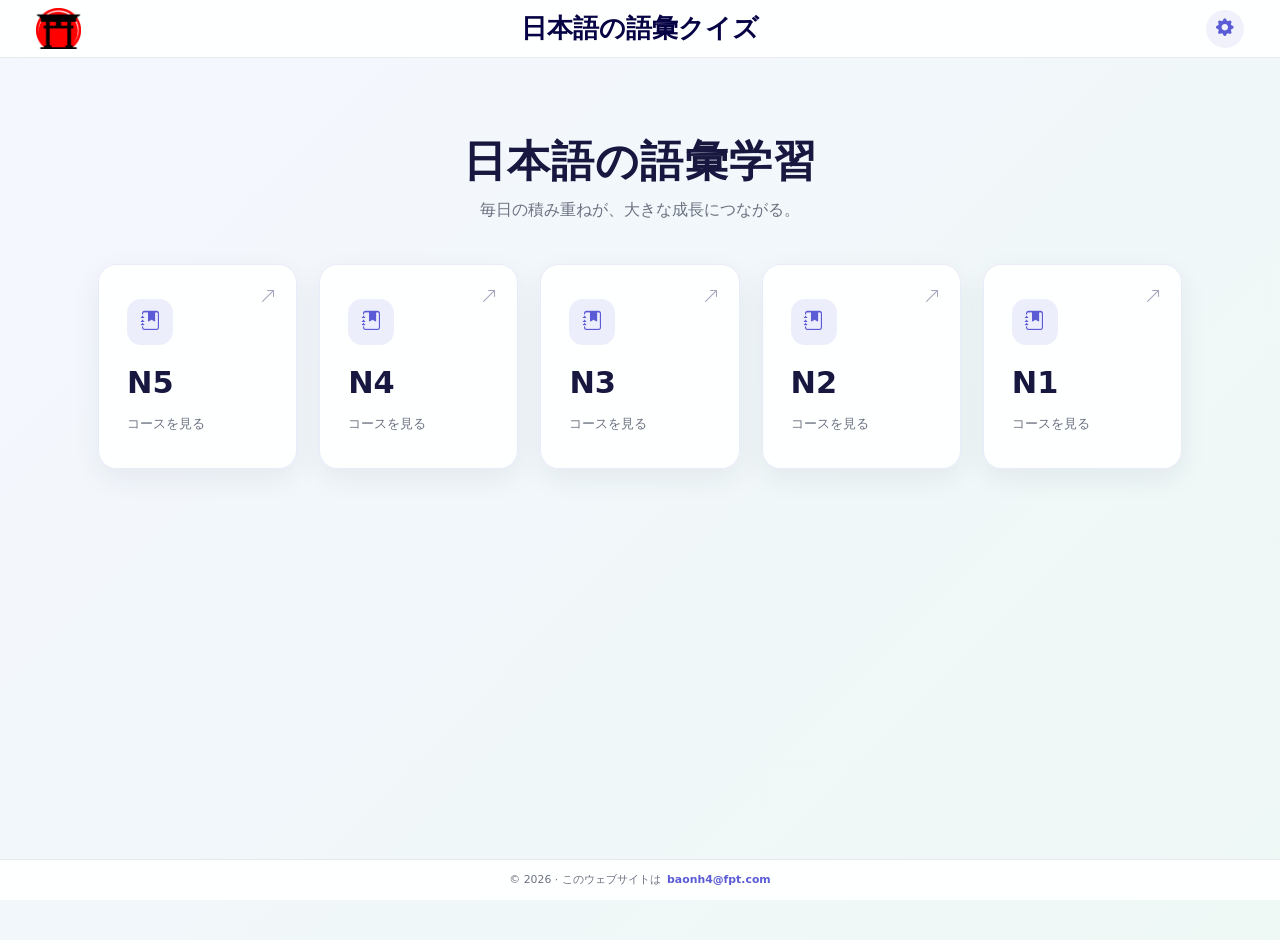
==== index.html @ e27dcce7 "refector" ====
<!doctype html>
<html lang="ja">

<head>
    <meta charset="utf-8">
    <meta name="viewport" content="width=device-width,initial-scale=1">
    <title>JLPT 語彙クイズ</title>
    <link rel="preconnect" href="https://cdn.jsdelivr.net">
    <link href="https://cdn.jsdelivr.net/npm/bootstrap@5.3.3/dist/css/bootstrap.min.css" rel="stylesheet">
    <link href="https://cdn.jsdelivr.net/npm/bootstrap-icons@1.11.3/font/bootstrap-icons.min.css" rel="stylesheet">
    <link rel="stylesheet" href="css/app.css">
</head>

<body>
    <div id="wrongRateStamp" class="wrong-rate-stamp" hidden role="status" aria-live="assertive"
        aria-label="Incorrect answer rate is over fifty percent">
        <div class="wrong-rate-backdrop"></div>
        <div class="wrong-rate-seal" aria-hidden="true"><span class="wrong-rate-seal-main">バカヤロー</span><span
                id="wrongRateStampPercent" class="wrong-rate-seal-percent">51% WRONG</span></div>
    </div>
    <div class="toast-container position-fixed top-0 start-50 translate-middle-x p-3">
        <div id="appToast" class="toast app-toast border-0 shadow" role="status">
            <div class="d-flex">
                <div id="appToastBody" class="toast-body fw-semibold"></div><button class="btn-close me-2 m-auto"
                    data-bs-dismiss="toast" aria-label="閉じる"></button>
            </div>
        </div>
    </div>
    <header class="app-header fpt-wave-header">
        <div class="header-wave header-wave-blue"></div>
        <div class="header-wave header-wave-orange"></div>
        <div class="header-wave header-wave-green"></div>
        <div class="container-fluid header-inner"><a class="header-logo" href="#/" aria-label="Trang chủ"><img
                    src="logo.png" alt="Logo"></a><a class="brand header-brand" href="#/">
                <h1>日本語の語彙クイズ</h1>
            </a><button id="settingsButton" class="icon-button header-settings d-none" type="button" data-bs-toggle="offcanvas"
                data-bs-target="#settingsPanel" aria-controls="settingsPanel" aria-label="設定"><i
                    class="bi bi-gear-fill"></i></button></div>
    </header>
    <main class="app-shell container-fluid">
        <section id="homePage" class="home-page">
            <div class="home-heading">
                <h2>JLPT VOCABULARY LEARNING</h2>
                <p>Kiên trì mỗi ngày, tiến bộ từng bước.</p>
            </div>
            <div id="levelGrid" class="level-grid" aria-label="Danh sách cấp độ JLPT"></div>
        </section>
        <section id="coursesPage" class="courses-page d-none">
            <nav class="renshuu-navigation" aria-label="Điều hướng trình độ">
                <div class="renshuu-breadcrumb">
                    <a class="home-icon-link" href="#/" aria-label="Trang chủ" title="Trang chủ">
                        <i class="bi bi-house-door-fill" aria-hidden="true"></i>
                    </a>
                    <i class="bi bi-chevron-right breadcrumb-separator" aria-hidden="true"></i>
                    <span id="courseBreadcrumbLevel" class="selected-course-name">N3</span>
                </div>
            </nav>
            <div class="home-heading courses-heading">
                <p class="home-eyebrow">CHỌN KHÓA HỌC</p>
            </div>
            <p id="courseStatus" class="course-status" role="status" aria-live="polite"></p>
            <div id="courseList" class="course-grid"></div>
        </section>
        <section id="quizPage" class="d-none">
        <section class="quiz-container mx-auto">
            <nav class="renshuu-navigation" aria-label="Điều hướng khóa học">
                <div class="renshuu-breadcrumb">
                    <a class="home-icon-link" href="#/" aria-label="Trang chủ" title="Trang chủ">
                        <i class="bi bi-house-door-fill" aria-hidden="true"></i>
                    </a>
                    <i class="bi bi-chevron-right breadcrumb-separator" aria-hidden="true"></i>
                    <a id="renshuuCourseLevelLink" class="back-link" href="#/level/n3">N3</a>
                    <i class="bi bi-chevron-right breadcrumb-separator" aria-hidden="true"></i>
                    <a id="renshuuLevelLink" class="back-link" href="#/">
                        Danh sách khóa học
                    </a>
                    <i class="bi bi-chevron-right breadcrumb-separator" aria-hidden="true"></i>
                    <span id="selectedCourseName" class="selected-course-name"></span>
                </div>
            </nav>
            <div id="alertRegion"></div>
            <section id="loadingState" class="status-panel card border-0 shadow-sm text-center p-4">
                <div class="spinner-border text-primary mx-auto mb-3"></div>
                <p id="loadingText" class="mb-0 fw-semibold">データセットを読み込んでいます...</p>
            </section>
            <section id="quizApp" class="d-none">
                <div class="progress-panel card border-0 shadow-sm mb-3">
                    <div class="card-body progress-card-body quiz-dashboard">
                        <div class="stats-row quiz-stats">
                            <div class="mini-stat"><span>モード</span><strong id="modeText">初回</strong></div>
                            <div class="mini-stat remembered"><span>覚えた単語</span><strong id="rememberedCount">0</strong></div>
                            <div class="mini-stat unremembered"><span>未習得単語</span><strong id="unrememberedCount">0</strong>
                            </div>
                            <div class="mini-stat"><span>復習回数</span><strong id="reviewRoundText">0</strong></div>
                        </div>
                        <div class="dual-progress-row">
                            <section class="progress-box">
                                <div class="progress-summary">
                                    <div class="progress-meta"><span class="progress-icon"><i
                                                class="bi bi-list-ol"></i></span>
                                        <div><small id="currentProgressLabel">現在の問題数</small><strong
                                                id="questionCounter"></strong></div>
                                    </div><span id="progressText" class="progress-percent">0%</span>
                                </div>
                                <div class="progress quiz-progress">
                                    <div id="progressBar" class="progress-bar"></div>
                                </div>
                            </section>
                            <section class="progress-box overall">
                                <div class="progress-summary">
                                    <div class="progress-meta"><span class="progress-icon"><i
                                                class="bi bi-bullseye"></i></span>
                                        <div><small id="datasetProgressLabel">全体の進捗</small><strong
                                                id="datasetProgressCounter">完了 0 /
                                                0問</strong></div>
                                    </div><span id="datasetProgressText" class="progress-percent">0%</span>
                                </div>
                                <div class="progress quiz-progress">
                                    <div id="datasetProgressBar" class="progress-bar"></div>
                                </div>
                            </section>
                        </div>
                        <div class="timer-summary">
                            <div class="timer-meta"><span class="timer-icon" aria-hidden="true"><i
                                        class="bi bi-stopwatch-fill"></i></span><span>回答時間</span></div>
                            <strong id="timerText" class="timer-text">5.0秒</strong>
                        </div>
                        <div class="timer-track" role="progressbar" aria-label="残り時間">
                            <div id="timerBar" class="timer-bar"></div>
                        </div>
                    </div>
                </div>
                <article id="questionCard" class="question-card card border-0 shadow-sm mb-3 position-relative"
                    role="button" tabindex="0">
                    <div id="pauseOverlay" class="pause-overlay d-none"><i
                            class="bi bi-pause-circle-fill"></i><strong>一時停止中</strong><span>問題カードをタップ、またはSpaceキーで再開</span>
                        <div class="pause-actions mt-2"><button id="saveButton"
                                class="btn btn-light btn-sm pause-action"><i
                                    class="bi bi-floppy-fill me-1"></i>セッションを保存</button><button id="resetButton"
                                class="btn btn-outline-light btn-sm pause-action"><i
                                    class="bi bi-arrow-counterclockwise me-1"></i>最初からリセット</button></div>
                    </div>
                    <div class="card-body question-card-body text-center">
                        <p id="questionLabel" class="question-label text-secondary">問題</p>
                        <h2 id="questionText" class="question-text mb-0" lang="ja"></h2>
                    </div>
                </article>
                <div id="answerRow" class="answer-row"></div>
                <div id="homophoneAction" class="homophone-action d-none">
                    <button id="homophoneButton" type="button" class="btn btn-outline-primary">
                        <i class="bi bi-collection me-2" aria-hidden="true"></i><span
                            id="homophoneButtonText"></span>
                    </button>
                </div>
            </section>
        </section>
        </section>
    </main>
    <footer class="app-footer">
        <div class="container-fluid footer-inner">
            <div class="developer-credit">
                <span id="footerCreditText">© 2026 · このウェブサイトは</span>
                <a href="mailto:baonh4@fpt.com">baonh4@fpt.com</a>
            </div>
        </div>
    </footer>
    <div class="offcanvas offcanvas-end" tabindex="-1" id="settingsPanel" aria-labelledby="settingsTitle">
        <div class="offcanvas-header">
            <h2 class="offcanvas-title fs-5" id="settingsTitle"><i class="bi bi-gear-fill me-2"></i>設定</h2><button
                class="btn-close" data-bs-dismiss="offcanvas" aria-label="閉じる"></button>
        </div>
        <div class="offcanvas-body settings-list">
            <div class="setting-item">
                <div><label class="fw-semibold" for="randomQuestionToggle">問題をランダムに出題</label>
                    <p class="small text-secondary mb-0">各ラウンド開始時に問題順をシャッフルします。</p>
                </div>
                <div class="form-check form-switch"><input class="form-check-input" type="checkbox" role="switch"
                        id="randomQuestionToggle"></div>
            </div>
            <div class="setting-item timeout-setting">
                <div class="setting-copy"><label class="fw-semibold" for="timeoutValue">回答時間</label>
                    <p class="small text-secondary mb-0">1問あたり3〜30秒で設定できます。変更は次の問題から適用されます。</p>
                </div>
                <div class="timeout-stepper" role="group" aria-label="回答時間の調整">
                    <button id="decreaseTimeoutButton" type="button" class="btn timeout-button" aria-label="1秒減らす"><i
                            class="bi bi-dash-lg"></i></button>
                    <div class="timeout-value-wrap"><input id="timeoutValue" class="form-control" type="number" min="3"
                            max="30" step="1" value="5" inputmode="numeric"><span id="timeoutUnitText">秒</span></div>
                    <button id="increaseTimeoutButton" type="button" class="btn timeout-button" aria-label="1秒増やす"><i
                            class="bi bi-plus-lg"></i></button>
                </div>
            </div>
            <div class="setting-item">
                <div>
                    <label id="optimizedQuizSettingLabel" class="fw-semibold" for="optimizedQuizToggle">Tối ưu giao diện kiểm tra</label>
                    <p id="optimizedQuizSettingDescription" class="small text-secondary mb-0">Ẩn thống kê, tiến độ và footer khi thời gian trả lời đang đếm.</p>
                </div>
                <div class="form-check form-switch">
                    <input class="form-check-input" type="checkbox" role="switch" id="optimizedQuizToggle">
                </div>
            </div>
            <div class="setting-item">
                <div>
                    <label id="twoAnswerModeSettingLabel" class="fw-semibold" for="twoAnswerModeToggle">Chế độ 2 đáp án</label>
                    <p id="twoAnswerModeSettingDescription" class="small text-secondary mb-0">Dùng đáp án đúng và chọn ngẫu nhiên một đáp án nhiễu của câu hỏi. Áp dụng từ câu tiếp theo.</p>
                </div>
                <div class="form-check form-switch">
                    <input class="form-check-input" type="checkbox" role="switch" id="twoAnswerModeToggle">
                </div>
            </div>
            <div class="setting-item scope-setting">
                <div class="setting-copy">
                    <label id="scopeSettingLabel" class="fw-semibold" for="scopeSizeSelect">問題数</label>
                    <p id="scopeSettingDescription" class="small text-secondary mb-0">1回のテストで出題する問題数を設定します。</p>
                </div>
                <div class="scope-controls">
                    <select id="scopeSizeSelect" class="form-select" aria-labelledby="scopeSettingLabel">
                        <option value="10">10</option>
                        <option value="20">20</option>
                        <option value="50" selected>50</option>
                        <option value="100">100</option>
                        <option id="customScopeOption" value="custom">カスタム</option>
                        <option id="fullScopeOption" value="full">全問題</option>
                    </select>
                    <div id="customScopeWrap" class="custom-scope-wrap d-none"><input id="customScopeValue"
                            class="form-control" type="number" min="1" step="1" value="50" inputmode="numeric"><span
                            id="scopeUnitText">問</span></div>
                </div>
                <div id="scopeStatus" class="scope-status mt-2"></div>
            </div>
            <div class="setting-item language-setting">
                <div class="setting-copy"><label id="languageSettingLabel" class="fw-semibold"
                        for="languageSelect">表示言語</label>
                    <p id="languageSettingDescription" class="small text-secondary mb-0">インターフェースの表示言語を選択します。</p>
                </div>
                <div class="language-select-wrap">
                    <i class="bi bi-translate" aria-hidden="true"></i>
                    <select id="languageSelect" class="form-select language-native-select"
                        aria-labelledby="languageSettingLabel">
                        <option value="ja">日本語</option>
                        <option value="vi">Tiếng Việt</option>
                    </select>
                    <div class="dropdown language-dropdown">
                        <button id="languageDropdownButton" class="btn language-dropdown-button dropdown-toggle"
                            type="button" data-bs-toggle="dropdown" aria-expanded="false"
                            aria-labelledby="languageSettingLabel languageDropdownButton">
                            <span id="selectedLanguageFlag" class="flag-icon" aria-hidden="true"></span>
                            <span id="selectedLanguageText">日本語</span>
                        </button>
                        <ul class="dropdown-menu language-menu w-100" aria-labelledby="languageDropdownButton">
                            <li>
                                <button class="dropdown-item language-option active" type="button" data-language="ja">
                                    <span class="flag-icon flag-japan" aria-hidden="true"><span></span></span>
                                    <span>日本語</span>
                                    <i class="bi bi-check-lg language-check ms-auto" aria-hidden="true"></i>
                                </button>
                            </li>
                            <li>
                                <button class="dropdown-item language-option" type="button" data-language="vi">
                                    <span class="flag-icon flag-vietnam" aria-hidden="true"><span>★</span></span>
                                    <span>Tiếng Việt</span>
                                    <i class="bi bi-check-lg language-check ms-auto" aria-hidden="true"></i>
                                </button>
                            </li>
                        </ul>
                    </div>
                </div>
            </div>
        </div>
    </div>
    <div class="modal fade" id="homophoneModal" tabindex="-1" aria-labelledby="homophoneModalTitle">
        <div class="modal-dialog modal-dialog-centered modal-dialog-scrollable">
            <div class="modal-content homophone-modal-content">
                <div class="modal-header border-0">
                    <h2 class="modal-title fs-5">
                        <i class="bi bi-collection text-primary me-2" aria-hidden="true"></i><span
                            id="homophoneModalTitle">同じ読み方の単語</span>
                    </h2>
                    <button id="homophoneModalDismiss" type="button" class="btn-close" data-bs-dismiss="modal"
                        aria-label="閉じる"></button>
                </div>
                <div class="modal-body pt-0">
                    <p id="homophoneReading" class="homophone-reading-label"></p>
                    <div id="homophoneWordList" class="homophone-word-list"></div>
                </div>
                <div class="modal-footer border-0 pt-0">
                    <button id="homophoneModalClose" type="button" class="btn btn-primary w-100"
                        data-bs-dismiss="modal">閉じる</button>
                </div>
            </div>
        </div>
    </div>
    <div class="modal fade" id="reviewModal" tabindex="-1" data-bs-backdrop="static">
        <div class="modal-dialog modal-dialog-centered modal-lg modal-dialog-scrollable">
            <div class="modal-content">
                <div class="modal-header border-0">
                    <h2 class="modal-title fs-4"><i class="bi bi-journal-bookmark-fill text-warning me-2"></i><span id="reviewTitleText">未習得単語一覧</span>
                    </h2>
                </div>
                <div class="modal-body">
                    <p id="reviewModalSubtitle" class="text-secondary"></p>
                    <div id="reviewWordList" class="review-word-list"></div>
                </div>
                <div class="modal-footer border-0"><button id="startReviewButton" class="btn btn-warning w-100"><i
                            class="bi bi-arrow-repeat me-2"></i><span id="startReviewButtonText">復習を開始</span></button></div>
            </div>
        </div>
    </div>
    <div class="modal fade" id="resultModal" tabindex="-1" data-bs-backdrop="static">
        <div class="modal-dialog modal-dialog-centered">
            <div class="modal-content">
                <div class="modal-header border-0">
                    <h2 class="modal-title fs-4"><i class="bi bi-bar-chart-fill text-primary me-2"></i><span
                            id="resultTitleText">テスト結果</span></h2>
                </div>
                <div class="modal-body">
                    <div class="result-grid">
                        <div class="result-item"><span id="resultTotalLabel">総単語数</span><strong id="resultTotal">0</strong></div>
                        <div class="result-item"><span id="resultRememberedLabel">覚えた単語</span><strong id="resultRemembered">0</strong></div>
                        <div class="result-item"><span id="resultAttemptsLabel">総回答数</span><strong id="resultAttempts">0</strong></div>
                        <div class="result-item"><span id="resultRoundsLabel">復習回数</span><strong id="resultRounds">0</strong></div>
                    </div>
                </div>
                <div class="modal-footer border-0 result-actions"><button id="nextBatchButton"
                        class="btn btn-primary flex-fill"><i class="bi bi-arrow-right-circle-fill me-2"></i><span
                            id="nextBatchButtonText">次の問題セットへ</span></button><button id="restartButton"
                        class="btn btn-outline-danger flex-fill"><i class="bi bi-arrow-counterclockwise me-2"></i><span
                            id="restartButtonText">すべてリセット</span></button></div>
            </div>
        </div>
    </div>
    <div class="modal fade" id="resetConfirmModal" tabindex="-1" data-bs-backdrop="static">
        <div class="modal-dialog modal-dialog-centered modal-sm">
            <div class="modal-content">
                <div class="modal-header border-0">
                    <h2 class="modal-title fs-5"><i
                            class="bi bi-exclamation-triangle-fill text-warning me-2"></i><span id="resetTitleText">リセットしますか？</span></h2>
                </div>
                <div id="resetBodyText" class="modal-body">保存済みセッションと現在の進捗を削除し、第1問からやり直します。</div>
                <div class="modal-footer border-0"><button id="cancelResetButton" class="btn btn-light flex-fill"
                        data-bs-dismiss="modal">キャンセル</button><button id="confirmResetButton"
                        class="btn btn-danger flex-fill">リセット</button></div>
            </div>
        </div>
    </div>
    <script src="https://cdn.jsdelivr.net/npm/bootstrap@5.3.3/dist/js/bootstrap.bundle.min.js"></script>
    <script type="module" src="js/app.js"></script>
</body>

</html>
---- css/app.css ----
:root {
    --primary: #5b5bd6;
    --text: #20243a;
    --muted: #6b7280;
    --red: #F54927;
}

* {
    box-sizing: border-box
}

body {
    margin: 0;
    color: var(--text);
    background: linear-gradient(135deg, #f5f7ff, #eef8f5);
    font-family: Inter, "Noto Sans JP", system-ui, sans-serif;
    min-height: 100vh;
    padding: 64px 0 88px
}

.app-header {
    position: fixed;
    inset: 0 0 auto;
    z-index: 1040;
    height: 58px;
    background: rgba(255, 255, 255, .9);
    backdrop-filter: blur(14px);
    border-bottom: 1px solid #e8eaf0
}

.header-inner,
.footer-inner {
    height: 100%;
    display: flex;
    align-items: center;
    justify-content: space-between;
    padding: 0 clamp(14px, 3vw, 36px)
}

.brand {
    display: flex;
    align-items: center;
    gap: .65rem;
    color: var(--text);
    text-decoration: none
}

.brand-mark {
    width: 34px;
    height: 34px;
    border-radius: 10px;
    display: grid;
    place-items: center;
    color: #fff;
    background: var(--primary)
}

.app-header .header-brand h1 {
    margin: 0;
    color: #060344;
    font-size: clamp(1.1rem, 2.5vw, 1.6rem);
    font-weight: 700;
    line-height: 1.2;
    white-space: nowrap;
}

.brand strong,
.brand small {
    display: block
}

.brand small {
    font-size: .68rem;
    color: var(--muted)
}

.icon-button {
    width: 38px;
    height: 38px;
    border: 0;
    border-radius: 50%;
    background: #f0f1fb;
    color: var(--primary);
    font-size: 1.1rem
}

.app-shell {
    min-height: calc(100vh - 112px);
    padding: 14px
}

.quiz-container {
    width: min(1180px, 100%)
}

.stats-row {
    display: flex;
    justify-content: center;
    gap: .4rem;
    flex-wrap: wrap
}

.mini-stat {
    display: flex;
    gap: .35rem;
    align-items: center;
    padding: .28rem .62rem;
    border: 1px solid #e6e8ef;
    border-radius: 999px;
    background: #fff;
    font-size: .72rem
}

.mini-stat span {
    color: var(--muted)
}

.remembered strong {
    color: #198754
}

.unremembered strong {
    color: #dc3545
}

.progress-panel,
.question-card,
.answer-card,
.modal-content {
    border-radius: 1.1rem
}

.progress {
    height: .65rem
}

.progress-bar {
    width: 0;
    background: linear-gradient(90deg, var(--primary), #7c6ee6)
}

.timer-track {
    height: .45rem;
    background: #eceef3;
    border-radius: 99px;
    overflow: hidden
}

.timer-bar {
    height: 100%;
    width: 100%;
    background: #198754
}

.timer-bar.warning {
    background: #ffc107
}

.timer-bar.danger {
    background: #dc3545
}

.timer-text.warning {
    color: #9a6700
}

.timer-text.danger {
    color: #dc3545
}

.question-card,
.question-card .card-body {
    min-height: 235px
}

.question-card {
    cursor: pointer
}

.question-card-body {
    display: flex;
    flex-direction: column;
    align-items: stretch;
    justify-content: flex-start;
    gap: .35rem;
    padding: .8rem 1.25rem 1rem;
}

.question-text {
    display: grid;
    flex: 1 1 auto;
    width: 100%;
    min-height: 0;
    place-items: center;
    font-family: "MS PMincho", "ＭＳ Ｐ明朝", "Yu Mincho", serif;
    font-size: clamp(2.7rem, 7vw, 5.6rem);
    font-weight: 700
}

.question-label {
    flex: 0 0 auto;
    align-self: flex-start;
    max-width: calc(100% - 2.3rem);
    margin: 0 !important;
    padding: 0;
    overflow: hidden;
    color: var(--muted);
    font-size: .68rem;
    font-weight: 700;
    letter-spacing: .12em;
    line-height: 1.35;
    text-overflow: ellipsis;
    white-space: nowrap;
}

.pause-overlay {
    position: absolute;
    inset: 0;
    z-index: 3;
    border-radius: inherit;
    background: rgba(32, 36, 58, .94);
    color: #fff;
    display: flex;
    flex-direction: column;
    align-items: center;
    justify-content: center;
    gap: .4rem
}

.pause-overlay>i {
    font-size: 3rem
}

.pause-actions {
    display: flex;
    gap: .5rem;
    flex-wrap: wrap;
    justify-content: center
}

.pause-action {
    min-width: 165px;
    border-radius: 99px
}

.answer-row {
    display: flex;
    gap: 10px;
    flex-wrap: nowrap
}

.answer-row.two-answer-mode {
    flex-direction: column
}

.answer-row.two-answer-mode .answer-card {
    min-height: 120px
}

.answer-card {
    flex: 1 1 0;
    min-width: 0;
    min-height: 165px;
    border: 2px solid transparent;
    background: #fff;
    box-shadow: 0 .45rem 1.2rem rgba(31, 41, 55, .08);
    position: relative;
    display: flex;
    flex-direction: column;
    align-items: center;
    justify-content: center;
    text-align: center;
    word-break: break-word
}

.answer-shortcut {
    position: absolute;
    top: .5rem;
    left: .55rem;
    width: 1.55rem;
    height: 1.55rem;
    border-radius: .45rem;
    background: #f0f1f8;
    display: grid;
    place-items: center;
    font-weight: 800
}

.answer-value {
    font-size: clamp(.9rem, 1.8vw, 1.3rem);
    font-weight: 750
}

.answer-info {
    width: 100%;
    margin-top: .7rem;
    padding-top: .6rem;
    border-top: 1px solid #ddd;
    font-size: .82rem
}

.homophone-action {
    display: flex;
    justify-content: center;
    margin-top: .75rem
}

.homophone-action .btn {
    border-radius: 999px;
    font-weight: 650
}

.homophone-reading-label {
    color: var(--muted);
    font-weight: 700;
    margin-bottom: .85rem
}

.homophone-word-list {
    display: grid;
    gap: .65rem
}

.homophone-item {
    padding: .8rem 1rem;
    border: 1px solid #e4e7ef;
    border-radius: .85rem;
    background: #f7f7fb
}

.homophone-item.is-current-answer {
    border-color: #198754;
    background: #f0faf4
}

.homophone-item-heading {
    display: flex;
    align-items: center;
    justify-content: space-between;
    gap: .6rem
}

.homophone-current-badge {
    flex: 0 0 auto;
    padding: .2rem .5rem;
    border-radius: 999px;
    background: rgba(25, 135, 84, .12);
    color: #157347;
    font-size: .68rem;
    font-weight: 700
}

.homophone-item-reading {
    margin: .2rem 0;
    color: var(--muted);
    font-size: .8rem
}

.app-footer {
    position: fixed;
    inset: auto 0 0;
    min-height: 40px;
    background: rgba(255, 255, 255, .92);
    border-top: 1px solid #e8eaf0;
    z-index: 1030;
    font-size: .72rem;
    color: var(--muted);
    backdrop-filter: blur(14px)
}

.footer-inner {
    display: flex;
    flex-direction: column;
    justify-content: center;
    min-height: inherit;
    height: auto;
    padding-top: .2rem;
    padding-bottom: .2rem
}

.developer-credit {
    display: flex;
    align-items: center;
    justify-content: center;
    gap: .4rem;
    text-align: center;
    line-height: 1.25
}

.developer-credit {
    flex-wrap: nowrap;
    font-size: .68rem
}

.app-footer a {
    color: var(--primary);
    font-weight: 700;
    text-decoration: none
}

.setting-item {
    display: flex;
    justify-content: space-between;
    gap: 1rem;
    align-items: flex-start;
    padding: 1rem;
    border: 1px solid #e4e7ef;
    border-radius: 1rem
}

.form-switch .form-check-input {
    width: 3em;
    height: 1.5em
}

.review-word-list {
    display: grid;
    grid-template-columns: repeat(2, 1fr);
    gap: .6rem
}

.review-word-item,
.result-item {
    padding: .8rem;
    border-radius: .8rem;
    background: #f7f7fb
}

.result-grid {
    display: grid;
    grid-template-columns: repeat(2, 1fr);
    gap: .7rem
}

.result-item {
    display: flex;
    flex-direction: column
}

.app-toast {
    min-width: min(420px, calc(100vw - 2rem));
    background: rgba(255, 255, 255, .97)
}

@media(max-width:700px) {
    body {
        padding-bottom: 92px
    }

    .footer-inner {
        padding-right: 10px;
        padding-left: 10px
    }

    .app-footer {
        min-height: 44px
    }

    .answer-row {
        gap: 5px
    }

    .answer-card {
        min-height: 140px;
        padding: .4rem
    }

    .review-word-list {
        grid-template-columns: 1fr
    }

    .pause-action {
        min-width: 150px
    }

    .brand strong {
        font-size: .95rem
    }
}


/* Refined progress and timer UX */
.progress-card-body {
    padding: 1rem 1.1rem !important
}

.progress-summary,
.timer-summary {
    display: flex;
    align-items: center;
    justify-content: space-between;
    gap: 1rem
}

.progress-summary {
    margin-bottom: .55rem
}

.progress-meta,
.timer-meta {
    display: flex;
    align-items: center;
    gap: .6rem
}

.progress-meta small {
    display: block;
    color: var(--muted);
    font-size: .65rem;
    line-height: 1;
    margin-bottom: .18rem
}

.progress-meta strong {
    display: block;
    font-size: .9rem;
    line-height: 1.15
}

.progress-icon,
.timer-icon {
    width: 30px;
    height: 30px;
    border-radius: 9px;
    display: grid;
    place-items: center
}

.progress-icon {
    color: var(--primary);
    background: rgba(91, 91, 214, .1)
}

.timer-icon {
    color: #198754;
    background: rgba(25, 135, 84, .1)
}

.progress-percent {
    padding: .25rem .55rem;
    border-radius: 999px;
    background: rgba(91, 91, 214, .1);
    color: var(--primary);
    font-size: .75rem;
    font-weight: 800;
    min-width: 58px;
    text-align: center
}

.quiz-progress {
    height: .5rem;
    margin-bottom: .85rem;
    background: #e9eaf3;
    overflow: hidden
}

.quiz-progress .progress-bar {
    transition: width .35s ease
}

.timer-summary {
    margin-bottom: .4rem
}

.timer-meta {
    font-size: .78rem;
    color: var(--muted);
    font-weight: 600
}

.timer-text {
    min-width: 52px;
    text-align: right;
    font-size: .88rem;
    font-variant-numeric: tabular-nums
}

.timer-track {
    position: relative;
    height: .55rem;
    background: #e9edf0;
    box-shadow: inset 0 1px 2px rgba(31, 41, 55, .08)
}

.timer-bar {
    will-change: width;
    transform: translateZ(0);
    transition: width .1s linear, background-color .2s ease
}

.developer-credit {
    display: inline-flex;
    align-items: center
}

.developer-credit a {
    font-weight: 700
}

/* Home and course catalog */
.home-page,
.courses-page {
    width: min(1120px, 100%);
    margin: 0 auto;
    padding: clamp(24px, 5vw, 58px) clamp(4px, 2vw, 18px);
}

.home-heading {
    margin-bottom: clamp(24px, 4vw, 42px);
    text-align: center;
}

.home-heading h2 {
    margin: 0 0 .65rem;
    color: #17173f;
    font-size: clamp(1.7rem, 4vw, 2.7rem);
    font-weight: 850;
    letter-spacing: .025em;
}

.home-heading p:last-child {
    margin: 0;
    color: var(--muted);
}

.home-eyebrow {
    margin: 0 0 .55rem;
    color: var(--primary);
    font-size: .72rem;
    font-weight: 800;
    letter-spacing: .2em;
}

.level-grid {
    display: grid;
    grid-template-columns: repeat(5, minmax(0, 1fr));
    gap: clamp(12px, 2vw, 22px);
}

.level-card,
.course-card {
    position: relative;
    display: flex;
    min-width: 0;
    flex-direction: column;
    color: var(--text);
    text-decoration: none;
    background: rgba(255, 255, 255, .9);
    border: 1px solid rgba(91, 91, 214, .12);
    border-radius: 1.15rem;
    box-shadow: 0 .6rem 1.8rem rgba(31, 41, 55, .07);
    transition: transform .2s ease, box-shadow .2s ease, border-color .2s ease;
}

.level-card {
    min-height: 205px;
    align-items: flex-start;
    justify-content: center;
    gap: .55rem;
    padding: clamp(18px, 2.3vw, 28px);
}

.level-card:hover,
.course-card:hover {
    transform: translateY(-5px);
    border-color: rgba(91, 91, 214, .45);
    box-shadow: 0 1rem 2.2rem rgba(50, 50, 120, .15);
}

.level-card:focus-visible,
.course-card:focus-visible,
.back-link:focus-visible,
.home-icon-link:focus-visible {
    outline: 3px solid rgba(91, 91, 214, .45);
    outline-offset: 3px;
}

.level-card-icon {
    display: grid;
    width: 46px;
    height: 46px;
    margin-bottom: .35rem;
    place-items: center;
    color: var(--primary);
    background: rgba(91, 91, 214, .1);
    border-radius: 14px;
    font-size: 1.2rem;
}

.level-card strong {
    color: #17173f;
    font-size: clamp(1.45rem, 2.4vw, 1.9rem);
    font-weight: 850;
}

.level-card>span:not(.level-card-icon) {
    color: var(--muted);
    font-size: .84rem;
}

.level-card-arrow {
    position: absolute;
    top: 20px;
    right: 20px;
    color: #a4a5bd;
}

.courses-page {
    width: min(960px, 100%);
}

.courses-heading {
    margin: 30px 0 22px;
    text-align: left;
}

.courses-heading h2 {
    margin-bottom: .35rem;
    text-align: center;
}

.courses-heading .home-eyebrow {
    margin: 0;
    color: var(--muted);
    letter-spacing: .12em;
}

.back-link,
.home-icon-link {
    display: inline-flex;
    align-items: center;
    gap: .5rem;
    color: var(--primary);
    font-weight: 750;
    text-decoration: none;
}

.back-link:hover,
.home-icon-link:hover {
    color: #3939a5;
}

.home-icon-link {
    flex: 0 0 auto;
    justify-content: center;
    width: 36px;
    height: 36px;
    border-radius: 10px;
    background: rgba(91, 91, 214, .09);
    font-size: 1.05rem;
}

.course-grid {
    display: grid;
    grid-template-columns: repeat(2, minmax(0, 1fr));
    gap: 16px;
}

.course-card {
    min-height: 180px;
    padding: clamp(20px, 3vw, 30px);
}

.course-card h3 {
    margin: 0 0 .6rem;
    color: #17173f;
    font-size: 1.25rem;
    font-weight: 800;
}

.course-card p {
    margin: 0 0 1.25rem;
    color: var(--muted);
    line-height: 1.6;
}

.course-card-action {
    display: flex;
    align-items: center;
    justify-content: space-between;
    margin-top: auto;
    color: var(--primary);
    font-size: .88rem;
    font-weight: 750;
}

.course-status {
    min-height: 1.5rem;
    color: var(--muted);
    text-align: left;
}

.renshuu-navigation {
    display: flex;
    align-items: center;
    justify-content: flex-start;
    gap: 20px;
    margin: 2px 0 14px;
    padding: 12px 16px;
    background: rgba(255, 255, 255, .8);
    border: 1px solid #e8eaf0;
    border-radius: 12px;
}

.renshuu-breadcrumb {
    display: flex;
    width: 100%;
    min-width: 0;
    align-items: center;
    gap: 12px;
}

.breadcrumb-separator {
    flex: 0 0 auto;
    color: #a4a5bd;
    font-size: .72rem;
}

.selected-course-name {
    min-width: 0;
    overflow: hidden;
    color: var(--muted);
    font-size: .85rem;
    font-weight: 700;
    text-overflow: ellipsis;
    white-space: nowrap;
}

@media(max-width:900px) {
    .level-grid {
        grid-template-columns: repeat(3, minmax(0, 1fr));
    }

    .level-card {
        min-height: 170px;
    }
}

@media(max-width:600px) {
    .level-grid {
        grid-template-columns: repeat(2, minmax(0, 1fr));
    }

    .level-card {
        min-height: 150px;
    }

    .course-grid {
        grid-template-columns: 1fr;
    }

    .renshuu-navigation {
        gap: 12px;
        padding: 10px 12px;
    }

    .renshuu-breadcrumb {
        gap: 8px;
    }

    .selected-course-name {
        font-size: .78rem;
    }

    .home-icon-link {
        width: 32px;
        height: 32px;
    }
}

@media(max-width:700px) {
    .progress-card-body {
        padding: .8rem !important
    }

    .progress-meta strong {
        font-size: .82rem
    }

    .progress-icon,
    .timer-icon {
        width: 27px;
        height: 27px
    }

    .developer-credit {
        font-size: .62rem;
        text-align: center
    }

    .developer-credit {
        justify-content: center
    }
}


/* Timeout settings and last-seconds warning */
.settings-list {
    display: flex;
    flex-direction: column;
    gap: .85rem
}

body.catalog-settings .settings-list .setting-item:not(.language-setting) {
    display: none;
}

.timeout-setting {
    display: block
}

.setting-copy {
    margin-bottom: .85rem
}

.timeout-stepper {
    display: grid;
    grid-template-columns: 42px minmax(100px, 1fr) 42px;
    gap: .5rem;
    align-items: center
}

.timeout-button {
    height: 42px;
    border: 1px solid #dfe2eb;
    background: #f7f8fc;
    color: var(--primary);
    border-radius: .75rem;
    font-weight: 800
}

.timeout-button:hover {
    background: rgba(91, 91, 214, .1);
    color: var(--primary)
}

.timeout-value-wrap {
    position: relative
}

.timeout-value-wrap input {
    height: 42px;
    padding-right: 2.4rem;
    text-align: center;
    font-weight: 800;
    border-radius: .75rem
}

.timeout-value-wrap span {
    position: absolute;
    right: .85rem;
    top: 50%;
    transform: translateY(-50%);
    color: var(--muted);
    font-size: .78rem;
    pointer-events: none
}

.timer-warning-active .question-card {
    animation: deadline-card-pulse .62s ease-in-out infinite alternate
}

.timer-warning-active .timer-icon {
    animation: deadline-icon-shake .42s ease-in-out infinite;
    color: #dc3545;
    background: rgba(220, 53, 69, .12)
}

.timer-warning-active .timer-text {
    animation: deadline-text-pulse .5s ease-in-out infinite alternate
}

.timer-warning-active .timer-track {
    box-shadow: 0 0 0 3px rgba(220, 53, 69, .11), inset 0 1px 2px rgba(31, 41, 55, .08)
}

@keyframes deadline-card-pulse {
    from {
        box-shadow: 0 .45rem 1.2rem rgba(31, 41, 55, .08)
    }

    to {
        box-shadow: 0 0 0 4px rgba(220, 53, 69, .13), 0 .7rem 1.6rem rgba(220, 53, 69, .16)
    }
}

@keyframes deadline-icon-shake {

    0%,
    100% {
        transform: rotate(0)
    }

    25% {
        transform: rotate(-9deg)
    }

    75% {
        transform: rotate(9deg)
    }
}

@keyframes deadline-text-pulse {
    from {
        transform: scale(1)
    }

    to {
        transform: scale(1.08)
    }
}

@media(prefers-reduced-motion:reduce) {

    .timer-warning-active .question-card,
    .timer-warning-active .timer-icon,
    .timer-warning-active .timer-text {
        animation: none
    }

    .timer-warning-active .question-card {
        box-shadow: 0 0 0 4px rgba(220, 53, 69, .16)
    }
}

/* Answer hover and keyboard-focus emphasis */
.answer-card {
    transition:
        transform .18s ease,
        box-shadow .18s ease,
        border-color .18s ease,
        background-color .18s ease;
}

.answer-card:hover:not(:disabled),
.answer-card:focus-visible:not(:disabled) {
    transform: translateY(-6px) scale(1.025);
    border-color: rgba(91, 91, 214, .72);
    background: linear-gradient(180deg, #fff 0%, #f4f3ff 100%);
    box-shadow:
        0 0 0 4px rgba(91, 91, 214, .1),
        0 .9rem 1.8rem rgba(51, 49, 143, .18);
    z-index: 2;
}

.answer-card:hover:not(:disabled) .answer-shortcut,
.answer-card:focus-visible:not(:disabled) .answer-shortcut {
    color: #fff;
    background: var(--primary);
    transform: scale(1.08);
}

.answer-card:hover:not(:disabled) .answer-value,
.answer-card:focus-visible:not(:disabled) .answer-value {
    color: var(--primary);
}

.answer-card:active:not(:disabled) {
    transform: translateY(-2px) scale(.995);
    box-shadow: 0 .45rem 1rem rgba(51, 49, 143, .14);
}

.answer-card:focus-visible {
    outline: 3px solid rgba(91, 91, 214, .32);
    outline-offset: 3px;
}

.answer-shortcut,
.answer-value {
    transition: color .18s ease, background-color .18s ease, transform .18s ease;
}

@media (hover:none) {
    .answer-card:hover:not(:disabled) {
        transform: none;
        border-color: transparent;
        background: #fff;
        box-shadow: 0 .45rem 1.2rem rgba(31, 41, 55, .08);
    }

    .answer-card:hover:not(:disabled) .answer-shortcut {
        color: inherit;
        background: #f0f1f8;
        transform: none;
    }

    .answer-card:hover:not(:disabled) .answer-value {
        color: inherit;
    }
}

@media (prefers-reduced-motion:reduce) {

    .answer-card,
    .answer-shortcut,
    .answer-value {
        transition: none;
    }

    .answer-card:hover:not(:disabled),
    .answer-card:focus-visible:not(:disabled) {
        transform: none;
    }
}


/* Language selector */
.language-setting {
    display: block
}

.language-select-wrap {
    position: relative;
    margin-top: .85rem
}

.language-select-wrap>i {
    position: absolute;
    left: .9rem;
    top: 50%;
    transform: translateY(-50%);
    z-index: 2;
    color: var(--primary);
    pointer-events: none
}

.language-select-wrap .form-select {
    height: 44px;
    padding-left: 2.55rem;
    border-radius: .8rem;
    font-weight: 700;
    background-color: #f8f9fc;
    border-color: #dfe2eb
}

.language-select-wrap .form-select:focus {
    border-color: rgba(91, 91, 214, .7);
    box-shadow: 0 0 0 .2rem rgba(91, 91, 214, .12)
}


/* Full-color language flags and expandable dropdown */
.language-native-select {
    position: absolute !important;
    width: 1px !important;
    height: 1px !important;
    opacity: 0 !important;
    pointer-events: none !important
}

.language-dropdown {
    width: 100%
}

.language-dropdown-button {
    width: 100%;
    height: 46px;
    display: flex;
    align-items: center;
    gap: .7rem;
    padding: .55rem .9rem .55rem 2.55rem;
    border: 1px solid #dfe2eb;
    border-radius: .8rem;
    background: #f8f9fc;
    color: var(--text);
    font-weight: 700;
    text-align: left
}

.language-dropdown-button:hover,
.language-dropdown-button:focus,
.language-dropdown-button.show {
    border-color: rgba(91, 91, 214, .7);
    background: #fff;
    box-shadow: 0 0 0 .2rem rgba(91, 91, 214, .12)
}

.language-dropdown-button::after {
    margin-left: auto
}

.language-menu {
    padding: .4rem;
    border: 1px solid #e1e4ec;
    border-radius: .85rem;
    box-shadow: 0 .8rem 2rem rgba(31, 41, 55, .14)
}

.language-option {
    display: flex;
    align-items: center;
    gap: .7rem;
    min-height: 44px;
    padding: .55rem .7rem;
    border-radius: .6rem;
    font-weight: 700
}

.language-option:hover,
.language-option:focus {
    background: rgba(91, 91, 214, .08);
    color: var(--text)
}

.language-option.active {
    color: var(--primary);
    background: rgba(91, 91, 214, .1)
}

.language-check {
    visibility: hidden
}

.language-option.active .language-check {
    visibility: visible
}

.flag-icon {
    position: relative;
    display: inline-flex;
    align-items: center;
    justify-content: center;
    flex: 0 0 auto;
    width: 30px;
    height: 20px;
    overflow: hidden;
    border-radius: 3px;
    border: 1px solid rgba(31, 41, 55, .18);
    box-shadow: 0 1px 3px rgba(31, 41, 55, .14);
    background: #fff
}

.flag-japan {
    background: #fff
}

.flag-japan span {
    width: 11px;
    height: 11px;
    border-radius: 50%;
    background: #bc002d
}

.flag-vietnam {
    background: #da251d;
    border-color: #b91d17
}

.flag-vietnam span {
    color: #ffdf00;
    font-size: 16px;
    line-height: 1;
    transform: translateY(-.5px)
}

.language-dropdown-button .flag-icon.flag-japan span {
    width: 11px;
    height: 11px;
    border-radius: 50%;
    background: #bc002d
}

.language-dropdown-button .flag-icon.flag-vietnam {
    background: #da251d;
    border-color: #b91d17
}

.language-dropdown-button .flag-icon.flag-vietnam span {
    color: #ffdf00;
    font-size: 16px;
    line-height: 1
}


/* Quiz scope controls */
.scope-setting {
    display: block
}

.scope-controls {
    display: grid;
    grid-template-columns: 1fr;
    gap: .55rem;
    margin-top: .85rem
}

.scope-controls .form-select,
.custom-scope-wrap .form-control {
    height: 44px;
    border-radius: .8rem;
    font-weight: 700
}

.custom-scope-wrap {
    position: relative
}

.custom-scope-wrap .form-control {
    padding-right: 2.8rem;
    text-align: center
}

.custom-scope-wrap span {
    position: absolute;
    right: .9rem;
    top: 50%;
    transform: translateY(-50%);
    color: var(--muted);
    font-size: .78rem
}

.scope-status {
    padding: .55rem .7rem;
    border-radius: .7rem;
    background: rgba(91, 91, 214, .07);
    color: #555b73;
    font-size: .75rem;
    line-height: 1.4
}

.result-actions {
    display: flex;
    gap: .55rem
}

.result-actions .btn {
    min-height: 44px
}

@media(max-width:480px) {
    .result-actions {
        flex-direction: column
    }

    .result-actions .btn {
        width: 100%
    }
}


/* Dual progress: current test + completed dataset */
.dual-progress-row {
    display: grid;
    grid-template-columns: minmax(0, 1fr) minmax(0, 1fr);
    gap: .8rem;
    margin-bottom: .85rem
}

.progress-box {
    min-width: 0;
    padding: .85rem;
    border: 1px solid #e7e8f1;
    border-radius: .9rem;
    background: linear-gradient(180deg, #fff 0%, #fafaff 100%)
}

.progress-box.overall {
    background: linear-gradient(180deg, #fff 0%, #f4fcf8 100%)
}

.progress-box .progress-summary {
    margin-bottom: .55rem
}

.progress-box .quiz-progress {
    margin-bottom: 0
}

.progress-box.overall .progress-icon {
    color: #198754;
    background: rgba(25, 135, 84, .1)
}

.progress-box.overall .progress-percent {
    color: #198754;
    background: rgba(25, 135, 84, .1)
}

.progress-box.overall .progress-bar {
    background: linear-gradient(90deg, #198754, #20c997)
}

.progress-caption {
    display: block;
    color: var(--muted);
    font-size: .65rem;
    line-height: 1;
    margin-bottom: .18rem
}

.progress-counter {
    display: block;
    overflow: hidden;
    text-overflow: ellipsis;
    white-space: nowrap;
    font-size: .9rem;
    line-height: 1.15
}

/* Unified quiz status dashboard */
.quiz-dashboard {
    display: grid;
    gap: 1rem;
    padding: 1rem !important;
}

.quiz-stats {
    display: grid;
    grid-template-columns: repeat(4, minmax(0, 1fr));
    gap: .65rem;
    justify-content: stretch;
    margin: 0;
}

.quiz-stats .mini-stat {
    min-width: 0;
    min-height: 66px;
    align-items: center;
    justify-content: space-between;
    gap: .5rem;
    padding: .65rem .8rem;
    border-color: #e8eaf0;
    border-radius: .85rem;
    background: linear-gradient(145deg, #fff, #f8f9ff);
    font-size: .75rem;
}

.quiz-stats .mini-stat span {
    min-width: 0;
    overflow: hidden;
    line-height: 1.2;
    text-overflow: ellipsis;
    white-space: nowrap;
}

.quiz-stats .mini-stat strong {
    flex: 0 0 auto;
    overflow: hidden;
    font-size: .98rem;
    line-height: 1.25;
    text-overflow: ellipsis;
    white-space: nowrap;
}

.quiz-stats .remembered {
    background: linear-gradient(145deg, #fff, #f2fbf5);
}

.quiz-stats .unremembered {
    background: linear-gradient(145deg, #fff, #fff6f5);
}

.quiz-dashboard .dual-progress-row {
    margin: 0;
}

.quiz-dashboard .timer-summary {
    margin: 0;
    padding-top: .85rem;
    border-top: 1px solid #e8eaf0;
}

@media(max-width:700px) {
    .quiz-dashboard {
        gap: .75rem;
        padding: .8rem !important;
    }

    .quiz-stats {
        grid-template-columns: repeat(2, minmax(0, 1fr));
        gap: .5rem;
    }

    .quiz-stats .mini-stat {
        min-height: 58px;
        padding: .55rem .65rem;
    }

    .quiz-stats .mini-stat strong {
        font-size: .9rem;
    }

    .dual-progress-row {
        grid-template-columns: 1fr;
        gap: .65rem
    }

    .progress-box {
        padding: .72rem
    }

    .progress-counter {
        font-size: .82rem
    }
}


/* Wrong-rate stamp effect: shown once after the initial scope when wrong > 50% */
.wrong-rate-stamp[hidden] {
    display: none !important
}

.wrong-rate-stamp {
    position: fixed;
    inset: 0;
    z-index: 3000;
    display: grid;
    place-items: center;
    pointer-events: none;
    overflow: hidden
}

.wrong-rate-backdrop {
    position: absolute;
    inset: 0;
    background: rgba(30, 0, 0, .24);
    opacity: 0;
    backdrop-filter: blur(1.5px)
}

.wrong-rate-seal {
    position: relative;
    width: min(76vw, 360px);
    aspect-ratio: 1;
    border: 14px solid #ff1f2d;
    border-radius: 50%;
    display: flex;
    flex-direction: column;
    align-items: center;
    justify-content: center;
    gap: .35rem;
    color: #ff1f2d;
    background: rgba(255, 255, 255, .94);
    box-shadow: 0 0 0 7px rgba(255, 31, 45, .16), 0 20px 65px rgba(100, 0, 0, .32);
    font-family: "Noto Sans JP", system-ui, sans-serif;
    font-weight: 1000;
    text-align: center;
    transform: scale(2.8) rotate(-24deg);
    opacity: 0;
    filter: saturate(1.25)
}

.wrong-rate-seal::before,
.wrong-rate-seal::after {
    content: "";
    position: absolute;
    inset: 13px;
    border: 3px solid currentColor;
    border-radius: 50%
}

.wrong-rate-seal::after {
    inset: 25px;
    border-width: 2px;
    border-style: dashed
}

.wrong-rate-seal-main {
    position: relative;
    z-index: 1;
    font-size: clamp(2rem, 8vw, 3.35rem);
    line-height: 1;
    letter-spacing: -.08em;
    text-shadow: 2px 2px 0 rgba(255, 31, 45, .1)
}

.wrong-rate-seal-percent {
    position: relative;
    z-index: 1;
    padding: .2rem .55rem;
    border: 2px solid currentColor;
    border-radius: 99px;
    font-size: .78rem;
    letter-spacing: .08em;
    background: #fff
}

.wrong-rate-stamp.is-showing .wrong-rate-backdrop {
    animation: stampBackdrop 5s ease both
}

.wrong-rate-stamp.is-showing .wrong-rate-seal {
    animation: stampImpact 5s cubic-bezier(.2, .9, .2, 1) both
}

@keyframes stampImpact {
    0% {
        opacity: 0;
        transform: scale(2.8) rotate(-24deg)
    }

    18% {
        opacity: 1;
        transform: scale(.82) rotate(-8deg)
    }

    27% {
        transform: scale(1.08) rotate(-11deg)
    }

    36%,
    78% {
        opacity: 1;
        transform: scale(1) rotate(-10deg)
    }

    100% {
        opacity: 0;
        transform: scale(1.12) rotate(-10deg)
    }
}

@keyframes stampBackdrop {

    0%,
    100% {
        opacity: 0
    }

    18%,
    78% {
        opacity: 1
    }
}

@media(prefers-reduced-motion:reduce) {
    .wrong-rate-stamp.is-showing .wrong-rate-seal {
        animation: stampFade 5s ease both
    }

    .wrong-rate-stamp.is-showing .wrong-rate-backdrop {
        animation: stampBackdrop 5s ease both
    }

    @keyframes stampFade {

        0%,
        100% {
            opacity: 0
        }

        15%,
        80% {
            opacity: 1;
            transform: scale(1) rotate(-10deg)
        }
    }
}




.answer-info.katakana-english-info {
    color: inherit;
    font-size: .82rem;
    font-weight: 400;
    letter-spacing: normal;
    background: transparent;
    border-radius: 0;
    padding-top: .6rem;
    padding-right: 0;
    padding-bottom: 0;
    padding-left: 0
}


/* Header layout: project logo left, title centered, settings right */
.app-header .header-inner {
    position: relative;
    display: grid;
    grid-template-columns: minmax(52px, 1fr) auto minmax(52px, 1fr);
    align-items: center;
    width: 100%;
    height: 100%;
    padding: 0 clamp(14px, 3vw, 36px)
}

.header-logo {
    justify-self: start;
    display: flex;
    align-items: center;
    max-width: min(180px, 24vw);
    height: 42px;
    text-decoration: none
}

.header-logo img {
    display: block;
    max-width: 100%;
    max-height: 42px;
    width: auto;
    height: auto;
    object-fit: contain
}

.header-brand {
    grid-column: 2;
    justify-self: center;
    margin: 0;
    text-align: left
}

.header-settings {
    grid-column: 3;
    justify-self: end
}

@media(max-width:600px) {
    .app-header .header-inner {
        grid-template-columns: minmax(42px, 1fr) auto minmax(42px, 1fr);
        padding: 0 10px
    }

    .header-logo {
        max-width: 70px;
        height: 36px
    }

    .header-logo img {
        max-height: 36px
    }

    .header-brand {
        gap: .45rem
    }

    .header-brand .brand-mark {
        width: 30px;
        height: 30px
    }

    .header-brand strong {
        font-size: .85rem
    }

    .header-brand small {
        font-size: .6rem
    }
}

@media(max-width:390px) {
    .header-brand .brand-mark {
        display: none
    }

    .header-logo {
        max-width: 56px
    }

    .header-brand strong {
        font-size: .8rem
    }
}

.optimized-quiz-active .stats-row,
.optimized-quiz-active .dual-progress-row {
    display: none !important
}

.optimized-quiz-active .progress-card-body {
    padding: .65rem .85rem !important
}

/* Keep the practice workspace visible without page scrolling. */
body.renshuu-mode {
    height: 100vh;
    height: 100dvh;
    min-height: 0;
    overflow: hidden;
    padding: 58px 0 41px;
}

.renshuu-mode .app-shell {
    height: calc(100vh - 99px);
    height: calc(100dvh - 99px);
    min-height: 0;
    padding: 8px 14px;
    overflow: hidden;
}

.renshuu-mode #quizPage,
.renshuu-mode #quizPage .quiz-container {
    height: 100%;
    min-height: 0;
}

.renshuu-mode #quizPage .quiz-container {
    display: flex;
    flex-direction: column;
}

.renshuu-mode .renshuu-navigation {
    flex: 0 0 auto;
    margin: 0 0 8px;
    padding: 8px 12px;
}

.renshuu-mode #alertRegion:empty {
    display: none;
}

.renshuu-mode #loadingState:not(.d-none) {
    flex: 1 1 auto;
    min-height: 0;
}

.renshuu-mode #quizApp:not(.d-none) {
    display: flex !important;
    min-height: 0;
    flex: 1 1 auto;
    flex-direction: column;
}

.renshuu-mode .quiz-dashboard {
    flex: 0 0 auto;
    gap: .55rem;
    padding: .65rem !important;
}

.renshuu-mode .quiz-stats .mini-stat {
    min-height: 48px;
    padding: .45rem .7rem;
}

.renshuu-mode .quiz-dashboard .dual-progress-row {
    gap: .55rem;
}

.renshuu-mode .quiz-dashboard .progress-box {
    padding: .55rem;
}

.renshuu-mode .quiz-dashboard .progress-icon {
    width: 26px;
    height: 26px;
}

.renshuu-mode .quiz-dashboard .progress-meta strong {
    font-size: .82rem;
}

.renshuu-mode .quiz-dashboard .quiz-progress {
    height: .4rem;
}

.renshuu-mode .quiz-dashboard .timer-summary {
    padding-top: .45rem;
}

.renshuu-mode .quiz-dashboard .timer-track {
    height: .42rem;
}

.renshuu-mode #quizPage .question-card {
    min-height: clamp(125px, 22vh, 205px);
    flex: 1 1 0;
    margin-bottom: 8px !important;
}

.renshuu-mode #quizPage .question-card .card-body {
    min-height: 0;
    padding: .65rem 1.1rem .8rem;
}

.renshuu-mode #quizPage .question-text {
    font-size: clamp(2.2rem, 6vw, 4.5rem);
}

.renshuu-mode #quizPage .answer-row {
    flex: 0 0 auto;
    gap: 8px;
}

.renshuu-mode #quizPage .answer-card,
.renshuu-mode #quizPage .answer-row.two-answer-mode .answer-card {
    min-height: clamp(88px, 15vh, 132px);
    padding: .55rem;
}

.renshuu-mode #quizPage .answer-info {
    margin-top: .4rem;
    padding-top: .35rem;
    font-size: .72rem;
}

.renshuu-mode #quizPage .answer-row.two-answer-mode {
    flex-direction: row;
}

.renshuu-mode #quizPage .homophone-action {
    flex: 0 0 auto;
    margin-top: 6px;
}

@media(max-height:700px) {
    body.renshuu-mode {
        padding-top: 54px;
        padding-bottom: 45px;
    }

    .renshuu-mode .app-shell {
        height: calc(100vh - 99px);
        height: calc(100dvh - 99px);
    }

    .renshuu-mode .quiz-dashboard {
        gap: .35rem;
        padding: .45rem !important;
    }

    .renshuu-mode .quiz-stats .mini-stat {
        min-height: 40px;
        padding: .3rem .55rem;
    }

    .renshuu-mode .quiz-dashboard .progress-box {
        padding: .4rem;
    }

    .renshuu-mode #quizPage .question-card {
        min-height: 108px;
    }

    .renshuu-mode #quizPage .answer-card,
    .renshuu-mode #quizPage .answer-row.two-answer-mode .answer-card {
        min-height: 78px;
    }
}

@media(max-width:700px) {
    .renshuu-mode .quiz-stats {
        grid-template-columns: repeat(2, minmax(0, 1fr));
    }

    .renshuu-mode .quiz-dashboard .dual-progress-row {
        grid-template-columns: repeat(2, minmax(0, 1fr));
    }

    .renshuu-mode .quiz-dashboard .progress-box {
        padding: .45rem;
    }

    .renshuu-mode .quiz-dashboard .progress-meta {
        gap: .35rem;
    }

    .renshuu-mode .quiz-dashboard .progress-meta small {
        font-size: .58rem;
    }

    .renshuu-mode .quiz-dashboard .progress-meta strong {
        font-size: .7rem;
    }

    .renshuu-mode .quiz-dashboard .progress-percent {
        min-width: 46px;
        padding: .2rem .35rem;
        font-size: .68rem;
    }

    .renshuu-mode #quizPage .answer-row {
        gap: 5px;
    }

    .renshuu-mode #quizPage .answer-card {
        padding: .3rem;
    }
}
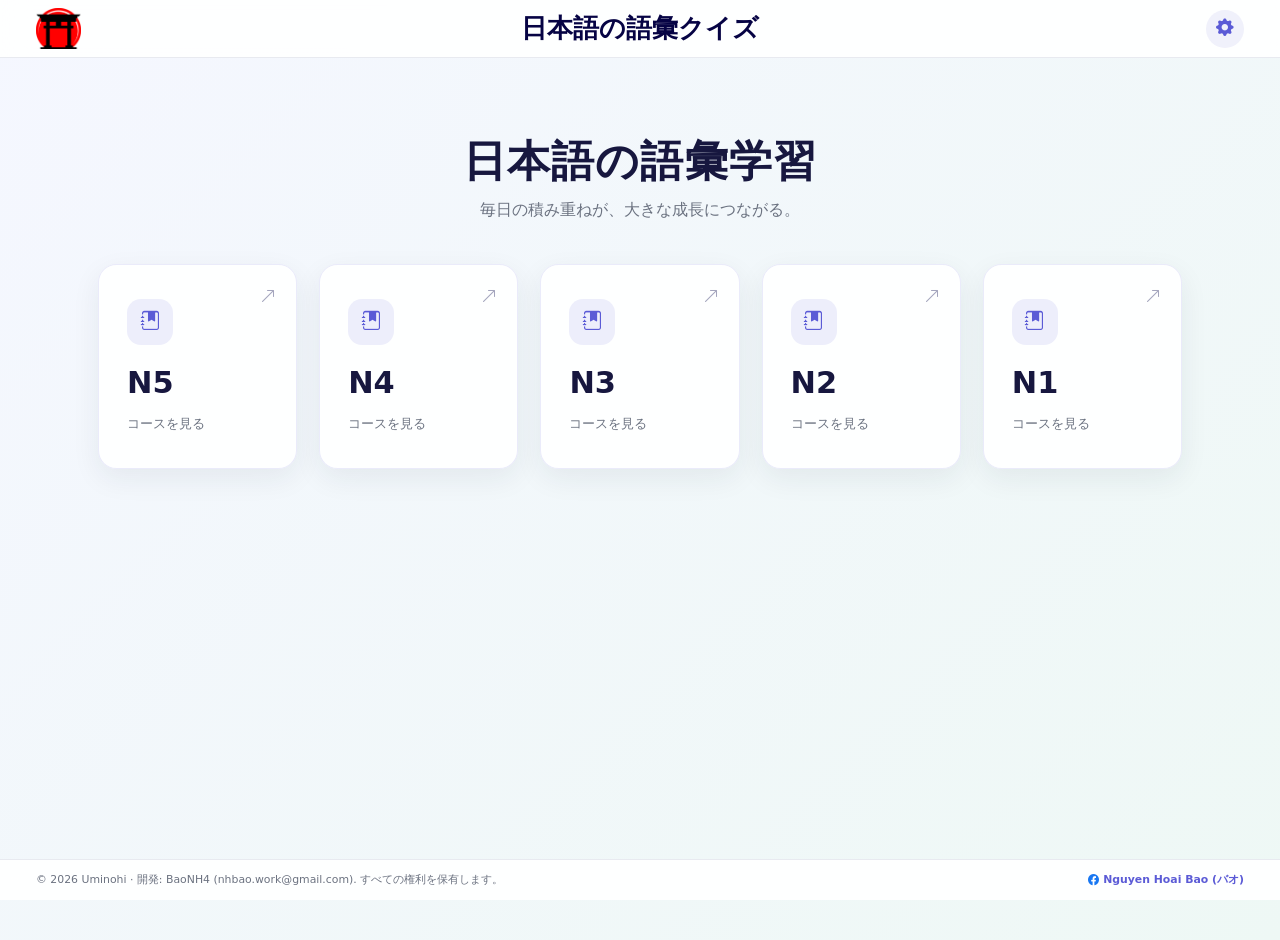
==== commit 97d848e3: "footer edit" ====
--- a/index.html
+++ b/index.html
@@ -8,7 +8,7 @@
     <link rel="preconnect" href="https://cdn.jsdelivr.net">
     <link href="https://cdn.jsdelivr.net/npm/bootstrap@5.3.3/dist/css/bootstrap.min.css" rel="stylesheet">
     <link href="https://cdn.jsdelivr.net/npm/bootstrap-icons@1.11.3/font/bootstrap-icons.min.css" rel="stylesheet">
-    <link rel="stylesheet" href="css/app.css">
+    <link rel="stylesheet" href="src/styles/app.css">
 </head>
 
 <body>
@@ -159,8 +159,14 @@
     <footer class="app-footer">
         <div class="container-fluid footer-inner">
             <div class="developer-credit">
-                <span id="footerCreditText">© 2026 · このウェブサイトは</span>
-                <a href="mailto:baonh4@fpt.com">baonh4@fpt.com</a>
+                <span id="footerCreditText" class="footer-copyright">© 2026 Uminohi · 開発: BaoNH4 (nhbao.work@gmail.com). すべての権利を保有します。</span>
+                <div class="footer-contacts">
+                    <a href="https://www.facebook.com/baonh4" target="_blank" rel="noopener noreferrer"
+                        aria-label="Facebook: Nguyen Hoai Bao (バオ)">
+                        <i class="bi bi-facebook facebook-icon" aria-hidden="true"></i>
+                        Nguyen Hoai Bao (バオ)
+                    </a>
+                </div>
             </div>
         </div>
     </footer>
@@ -344,7 +350,7 @@
         </div>
     </div>
     <script src="https://cdn.jsdelivr.net/npm/bootstrap@5.3.3/dist/js/bootstrap.bundle.min.js"></script>
-    <script type="module" src="js/app.js"></script>
+    <script type="module" src="src/app.js"></script>
 </body>
 
 </html>
--- a/src/styles/app.css
+++ b/src/styles/app.css
@@ -0,0 +1,1984 @@
+:root {
+    --primary: #5b5bd6;
+    --text: #20243a;
+    --muted: #6b7280;
+    --red: #F54927;
+}
+
+* {
+    box-sizing: border-box
+}
+
+body {
+    margin: 0;
+    color: var(--text);
+    background: linear-gradient(135deg, #f5f7ff, #eef8f5);
+    font-family: Inter, "Noto Sans JP", system-ui, sans-serif;
+    min-height: 100vh;
+    padding: 64px 0 88px
+}
+
+.app-header {
+    position: fixed;
+    inset: 0 0 auto;
+    z-index: 1040;
+    height: 58px;
+    background: rgba(255, 255, 255, .9);
+    backdrop-filter: blur(14px);
+    border-bottom: 1px solid #e8eaf0
+}
+
+.header-inner,
+.footer-inner {
+    height: 100%;
+    display: flex;
+    align-items: center;
+    justify-content: space-between;
+    padding: 0 clamp(14px, 3vw, 36px)
+}
+
+.brand {
+    display: flex;
+    align-items: center;
+    gap: .65rem;
+    color: var(--text);
+    text-decoration: none
+}
+
+.brand-mark {
+    width: 34px;
+    height: 34px;
+    border-radius: 10px;
+    display: grid;
+    place-items: center;
+    color: #fff;
+    background: var(--primary)
+}
+
+.app-header .header-brand h1 {
+    margin: 0;
+    color: #060344;
+    font-size: clamp(1.1rem, 2.5vw, 1.6rem);
+    font-weight: 700;
+    line-height: 1.2;
+    white-space: nowrap;
+}
+
+.brand strong,
+.brand small {
+    display: block
+}
+
+.brand small {
+    font-size: .68rem;
+    color: var(--muted)
+}
+
+.icon-button {
+    width: 38px;
+    height: 38px;
+    border: 0;
+    border-radius: 50%;
+    background: #f0f1fb;
+    color: var(--primary);
+    font-size: 1.1rem
+}
+
+.app-shell {
+    min-height: calc(100vh - 112px);
+    padding: 14px
+}
+
+.quiz-container {
+    width: min(1180px, 100%)
+}
+
+.stats-row {
+    display: flex;
+    justify-content: center;
+    gap: .4rem;
+    flex-wrap: wrap
+}
+
+.mini-stat {
+    display: flex;
+    gap: .35rem;
+    align-items: center;
+    padding: .28rem .62rem;
+    border: 1px solid #e6e8ef;
+    border-radius: 999px;
+    background: #fff;
+    font-size: .72rem
+}
+
+.mini-stat span {
+    color: var(--muted)
+}
+
+.remembered strong {
+    color: #198754
+}
+
+.unremembered strong {
+    color: #dc3545
+}
+
+.progress-panel,
+.question-card,
+.answer-card,
+.modal-content {
+    border-radius: 1.1rem
+}
+
+.progress {
+    height: .65rem
+}
+
+.progress-bar {
+    width: 0;
+    background: linear-gradient(90deg, var(--primary), #7c6ee6)
+}
+
+.timer-track {
+    height: .45rem;
+    background: #eceef3;
+    border-radius: 99px;
+    overflow: hidden
+}
+
+.timer-bar {
+    height: 100%;
+    width: 100%;
+    background: #198754
+}
+
+.timer-bar.warning {
+    background: #ffc107
+}
+
+.timer-bar.danger {
+    background: #dc3545
+}
+
+.timer-text.warning {
+    color: #9a6700
+}
+
+.timer-text.danger {
+    color: #dc3545
+}
+
+.question-card,
+.question-card .card-body {
+    min-height: 235px
+}
+
+.question-card {
+    cursor: pointer;
+    -webkit-user-select: none;
+    user-select: none
+}
+
+.question-card-body {
+    display: flex;
+    flex-direction: column;
+    align-items: stretch;
+    justify-content: flex-start;
+    gap: .35rem;
+    padding: .8rem 1.25rem 1rem;
+}
+
+.question-text {
+    display: grid;
+    flex: 1 1 auto;
+    width: 100%;
+    min-height: 0;
+    place-items: center;
+    font-family: "MS PMincho", "ＭＳ Ｐ明朝", "Yu Mincho", serif;
+    font-size: clamp(2.7rem, 7vw, 5.6rem);
+    font-weight: 700
+}
+
+.question-label {
+    flex: 0 0 auto;
+    align-self: flex-start;
+    max-width: calc(100% - 2.3rem);
+    margin: 0 !important;
+    padding: 0;
+    overflow: hidden;
+    color: var(--muted);
+    font-size: .68rem;
+    font-weight: 700;
+    letter-spacing: .12em;
+    line-height: 1.35;
+    text-overflow: ellipsis;
+    white-space: nowrap;
+}
+
+.pause-overlay {
+    position: absolute;
+    inset: 0;
+    z-index: 3;
+    border-radius: inherit;
+    background: rgba(32, 36, 58, .94);
+    color: #fff;
+    display: flex;
+    flex-direction: column;
+    align-items: center;
+    justify-content: center;
+    gap: .4rem
+}
+
+.pause-overlay>i {
+    font-size: 3rem
+}
+
+.pause-actions {
+    display: flex;
+    gap: .5rem;
+    flex-wrap: wrap;
+    justify-content: center
+}
+
+.pause-action {
+    min-width: 165px;
+    border-radius: 99px
+}
+
+.answer-row {
+    display: flex;
+    gap: 10px;
+    flex-wrap: nowrap
+}
+
+.answer-row.two-answer-mode {
+    flex-direction: column
+}
+
+.answer-row.two-answer-mode .answer-card {
+    min-height: 120px
+}
+
+.answer-card {
+    flex: 1 1 0;
+    min-width: 0;
+    min-height: 165px;
+    border: 2px solid transparent;
+    background: #fff;
+    box-shadow: 0 .45rem 1.2rem rgba(31, 41, 55, .08);
+    position: relative;
+    display: flex;
+    flex-direction: column;
+    align-items: center;
+    justify-content: center;
+    text-align: center;
+    word-break: break-word
+}
+
+.answer-shortcut {
+    position: absolute;
+    top: .5rem;
+    left: .55rem;
+    width: 1.55rem;
+    height: 1.55rem;
+    border-radius: .45rem;
+    background: #f0f1f8;
+    display: grid;
+    place-items: center;
+    font-weight: 800
+}
+
+.answer-value {
+    font-size: clamp(.9rem, 1.8vw, 1.3rem);
+    font-weight: 750
+}
+
+.answer-info {
+    width: 100%;
+    margin-top: .7rem;
+    padding-top: .6rem;
+    border-top: 1px solid #ddd;
+    font-size: .82rem
+}
+
+.homophone-action {
+    display: flex;
+    justify-content: center;
+    margin-top: .75rem
+}
+
+.homophone-action .btn {
+    border-radius: 999px;
+    font-weight: 650
+}
+
+.homophone-reading-label {
+    color: var(--muted);
+    font-weight: 700;
+    margin-bottom: .85rem
+}
+
+.homophone-word-list {
+    display: grid;
+    gap: .65rem
+}
+
+.homophone-item {
+    padding: .8rem 1rem;
+    border: 1px solid #e4e7ef;
+    border-radius: .85rem;
+    background: #f7f7fb
+}
+
+.homophone-item.is-current-answer {
+    border-color: #198754;
+    background: #f0faf4
+}
+
+.homophone-item-heading {
+    display: flex;
+    align-items: center;
+    justify-content: space-between;
+    gap: .6rem
+}
+
+.homophone-current-badge {
+    flex: 0 0 auto;
+    padding: .2rem .5rem;
+    border-radius: 999px;
+    background: rgba(25, 135, 84, .12);
+    color: #157347;
+    font-size: .68rem;
+    font-weight: 700
+}
+
+.homophone-item-reading {
+    margin: .2rem 0;
+    color: var(--muted);
+    font-size: .8rem
+}
+
+.app-footer {
+    position: fixed;
+    inset: auto 0 0;
+    min-height: 40px;
+    background: rgba(255, 255, 255, .92);
+    border-top: 1px solid #e8eaf0;
+    z-index: 1030;
+    font-size: .72rem;
+    color: var(--muted);
+    backdrop-filter: blur(14px)
+}
+
+.footer-inner {
+    justify-content: space-between;
+    min-height: inherit;
+    height: auto;
+    padding-top: .2rem;
+    padding-bottom: .2rem
+}
+
+.developer-credit {
+    display: flex;
+    align-items: center;
+    justify-content: space-between;
+    width: 100%;
+    gap: .25rem .8rem;
+    line-height: 1.25
+}
+
+.developer-credit {
+    font-size: .68rem
+}
+
+.footer-copyright {
+    flex: 1;
+    text-align: left
+}
+
+.footer-contacts {
+    display: flex;
+    align-items: center;
+    justify-content: flex-end;
+    gap: .25rem .8rem
+}
+
+.footer-contacts a {
+    display: inline-flex;
+    align-items: center;
+    gap: .25rem
+}
+
+.facebook-icon {
+    color: #1877f2
+}
+
+.app-footer a {
+    color: var(--primary);
+    font-weight: 700;
+    text-decoration: none
+}
+
+.setting-item {
+    display: flex;
+    justify-content: space-between;
+    gap: 1rem;
+    align-items: flex-start;
+    padding: 1rem;
+    border: 1px solid #e4e7ef;
+    border-radius: 1rem
+}
+
+.form-switch .form-check-input {
+    width: 3em;
+    height: 1.5em
+}
+
+.review-word-list {
+    display: grid;
+    grid-template-columns: repeat(2, 1fr);
+    gap: .6rem
+}
+
+.review-word-item,
+.result-item {
+    padding: .8rem;
+    border-radius: .8rem;
+    background: #f7f7fb
+}
+
+.result-grid {
+    display: grid;
+    grid-template-columns: repeat(2, 1fr);
+    gap: .7rem
+}
+
+.result-item {
+    display: flex;
+    flex-direction: column
+}
+
+.app-toast {
+    min-width: min(420px, calc(100vw - 2rem));
+    background: rgba(255, 255, 255, .97)
+}
+
+@media(max-width:700px) {
+    body {
+        padding-bottom: 92px
+    }
+
+    .footer-inner {
+        padding-right: 10px;
+        padding-left: 10px
+    }
+
+    .app-footer {
+        min-height: 44px
+    }
+
+    .answer-row {
+        gap: 5px
+    }
+
+    .answer-card {
+        min-height: 140px;
+        padding: .4rem
+    }
+
+    .review-word-list {
+        grid-template-columns: 1fr
+    }
+
+    .pause-action {
+        min-width: 150px
+    }
+
+    .brand strong {
+        font-size: .95rem
+    }
+}
+
+
+/* Refined progress and timer UX */
+.progress-card-body {
+    padding: 1rem 1.1rem !important
+}
+
+.progress-summary,
+.timer-summary {
+    display: flex;
+    align-items: center;
+    justify-content: space-between;
+    gap: 1rem
+}
+
+.progress-summary {
+    margin-bottom: .55rem
+}
+
+.progress-meta,
+.timer-meta {
+    display: flex;
+    align-items: center;
+    gap: .6rem
+}
+
+.progress-meta small {
+    display: block;
+    color: var(--muted);
+    font-size: .65rem;
+    line-height: 1;
+    margin-bottom: .18rem
+}
+
+.progress-meta strong {
+    display: block;
+    font-size: .9rem;
+    line-height: 1.15
+}
+
+.progress-icon,
+.timer-icon {
+    width: 30px;
+    height: 30px;
+    border-radius: 9px;
+    display: grid;
+    place-items: center
+}
+
+.progress-icon {
+    color: var(--primary);
+    background: rgba(91, 91, 214, .1)
+}
+
+.timer-icon {
+    color: #198754;
+    background: rgba(25, 135, 84, .1)
+}
+
+.progress-percent {
+    padding: .25rem .55rem;
+    border-radius: 999px;
+    background: rgba(91, 91, 214, .1);
+    color: var(--primary);
+    font-size: .75rem;
+    font-weight: 800;
+    min-width: 58px;
+    text-align: center
+}
+
+.quiz-progress {
+    height: .5rem;
+    margin-bottom: .85rem;
+    background: #e9eaf3;
+    overflow: hidden
+}
+
+.quiz-progress .progress-bar {
+    transition: width .35s ease
+}
+
+.timer-summary {
+    margin-bottom: .4rem
+}
+
+.timer-meta {
+    font-size: .78rem;
+    color: var(--muted);
+    font-weight: 600
+}
+
+.timer-text {
+    min-width: 52px;
+    text-align: right;
+    font-size: .88rem;
+    font-variant-numeric: tabular-nums
+}
+
+.timer-track {
+    position: relative;
+    height: .55rem;
+    background: #e9edf0;
+    box-shadow: inset 0 1px 2px rgba(31, 41, 55, .08)
+}
+
+.timer-bar {
+    will-change: width;
+    transform: translateZ(0);
+    transition: width .1s linear, background-color .2s ease
+}
+
+.developer-credit {
+    display: inline-flex;
+    align-items: center
+}
+
+.developer-credit a {
+    font-weight: 700
+}
+
+/* Home and course catalog */
+.home-page,
+.courses-page {
+    width: min(1120px, 100%);
+    margin: 0 auto;
+    padding: clamp(24px, 5vw, 58px) clamp(4px, 2vw, 18px);
+}
+
+.home-heading {
+    margin-bottom: clamp(24px, 4vw, 42px);
+    text-align: center;
+}
+
+.home-heading h2 {
+    margin: 0 0 .65rem;
+    color: #17173f;
+    font-size: clamp(1.7rem, 4vw, 2.7rem);
+    font-weight: 850;
+    letter-spacing: .025em;
+}
+
+.home-heading p:last-child {
+    margin: 0;
+    color: var(--muted);
+}
+
+.home-eyebrow {
+    margin: 0 0 .55rem;
+    color: var(--primary);
+    font-size: .72rem;
+    font-weight: 800;
+    letter-spacing: .2em;
+}
+
+.level-grid {
+    display: grid;
+    grid-template-columns: repeat(5, minmax(0, 1fr));
+    gap: clamp(12px, 2vw, 22px);
+}
+
+.level-card,
+.course-card {
+    position: relative;
+    display: flex;
+    min-width: 0;
+    flex-direction: column;
+    color: var(--text);
+    text-decoration: none;
+    background: rgba(255, 255, 255, .9);
+    border: 1px solid rgba(91, 91, 214, .12);
+    border-radius: 1.15rem;
+    box-shadow: 0 .6rem 1.8rem rgba(31, 41, 55, .07);
+    transition: transform .2s ease, box-shadow .2s ease, border-color .2s ease;
+}
+
+.level-card {
+    min-height: 205px;
+    align-items: flex-start;
+    justify-content: center;
+    gap: .55rem;
+    padding: clamp(18px, 2.3vw, 28px);
+}
+
+.level-card:hover,
+.course-card:hover {
+    transform: translateY(-5px);
+    border-color: rgba(91, 91, 214, .45);
+    box-shadow: 0 1rem 2.2rem rgba(50, 50, 120, .15);
+}
+
+.level-card:focus-visible,
+.course-card:focus-visible,
+.back-link:focus-visible,
+.home-icon-link:focus-visible {
+    outline: 3px solid rgba(91, 91, 214, .45);
+    outline-offset: 3px;
+}
+
+.level-card-icon {
+    display: grid;
+    width: 46px;
+    height: 46px;
+    margin-bottom: .35rem;
+    place-items: center;
+    color: var(--primary);
+    background: rgba(91, 91, 214, .1);
+    border-radius: 14px;
+    font-size: 1.2rem;
+}
+
+.level-card strong {
+    color: #17173f;
+    font-size: clamp(1.45rem, 2.4vw, 1.9rem);
+    font-weight: 850;
+}
+
+.level-card>span:not(.level-card-icon) {
+    color: var(--muted);
+    font-size: .84rem;
+}
+
+.level-card-arrow {
+    position: absolute;
+    top: 20px;
+    right: 20px;
+    color: #a4a5bd;
+}
+
+.courses-page {
+    width: min(960px, 100%);
+}
+
+.courses-heading {
+    margin: 30px 0 22px;
+    text-align: left;
+}
+
+.courses-heading h2 {
+    margin-bottom: .35rem;
+    text-align: center;
+}
+
+.courses-heading .home-eyebrow {
+    margin: 0;
+    color: var(--muted);
+    letter-spacing: .12em;
+}
+
+.back-link,
+.home-icon-link {
+    display: inline-flex;
+    align-items: center;
+    gap: .5rem;
+    color: var(--primary);
+    font-weight: 750;
+    text-decoration: none;
+}
+
+.back-link:hover,
+.home-icon-link:hover {
+    color: #3939a5;
+}
+
+.home-icon-link {
+    flex: 0 0 auto;
+    justify-content: center;
+    width: 36px;
+    height: 36px;
+    border-radius: 10px;
+    background: rgba(91, 91, 214, .09);
+    font-size: 1.05rem;
+}
+
+.course-grid {
+    display: grid;
+    grid-template-columns: repeat(2, minmax(0, 1fr));
+    gap: 16px;
+}
+
+.course-card {
+    min-height: 180px;
+    padding: clamp(20px, 3vw, 30px);
+}
+
+.course-card h3 {
+    margin: 0 0 .6rem;
+    color: #17173f;
+    font-size: 1.25rem;
+    font-weight: 800;
+}
+
+.course-card p {
+    margin: 0 0 1.25rem;
+    color: var(--muted);
+    line-height: 1.6;
+}
+
+.course-card-action {
+    display: flex;
+    align-items: center;
+    justify-content: space-between;
+    margin-top: auto;
+    color: var(--primary);
+    font-size: .88rem;
+    font-weight: 750;
+}
+
+.course-status {
+    min-height: 1.5rem;
+    color: var(--muted);
+    text-align: left;
+}
+
+.renshuu-navigation {
+    display: flex;
+    align-items: center;
+    justify-content: flex-start;
+    gap: 20px;
+    margin: 2px 0 14px;
+    padding: 12px 16px;
+    background: rgba(255, 255, 255, .8);
+    border: 1px solid #e8eaf0;
+    border-radius: 12px;
+}
+
+.renshuu-breadcrumb {
+    display: flex;
+    width: 100%;
+    min-width: 0;
+    align-items: center;
+    gap: 12px;
+}
+
+.breadcrumb-separator {
+    flex: 0 0 auto;
+    color: #a4a5bd;
+    font-size: .72rem;
+}
+
+.selected-course-name {
+    min-width: 0;
+    overflow: hidden;
+    color: var(--muted);
+    font-size: .85rem;
+    font-weight: 700;
+    text-overflow: ellipsis;
+    white-space: nowrap;
+}
+
+@media(max-width:900px) {
+    .level-grid {
+        grid-template-columns: repeat(3, minmax(0, 1fr));
+    }
+
+    .level-card {
+        min-height: 170px;
+    }
+}
+
+@media(max-width:600px) {
+    .level-grid {
+        grid-template-columns: repeat(2, minmax(0, 1fr));
+    }
+
+    .level-card {
+        min-height: 150px;
+    }
+
+    .course-grid {
+        grid-template-columns: 1fr;
+    }
+
+    .renshuu-navigation {
+        gap: 12px;
+        padding: 10px 12px;
+    }
+
+    .renshuu-breadcrumb {
+        gap: 8px;
+    }
+
+    .selected-course-name {
+        font-size: .78rem;
+    }
+
+    .home-icon-link {
+        width: 32px;
+        height: 32px;
+    }
+}
+
+@media(max-width:700px) {
+    .progress-card-body {
+        padding: .8rem !important
+    }
+
+    .progress-meta strong {
+        font-size: .82rem
+    }
+
+    .progress-icon,
+    .timer-icon {
+        width: 27px;
+        height: 27px
+    }
+
+    .developer-credit {
+        font-size: .62rem;
+    }
+}
+
+
+/* Timeout settings and last-seconds warning */
+.settings-list {
+    display: flex;
+    flex-direction: column;
+    gap: .85rem
+}
+
+body.catalog-settings .settings-list .setting-item:not(.language-setting) {
+    display: none;
+}
+
+.timeout-setting {
+    display: block
+}
+
+.setting-copy {
+    margin-bottom: .85rem
+}
+
+.timeout-stepper {
+    display: grid;
+    grid-template-columns: 42px minmax(100px, 1fr) 42px;
+    gap: .5rem;
+    align-items: center
+}
+
+.timeout-button {
+    height: 42px;
+    border: 1px solid #dfe2eb;
+    background: #f7f8fc;
+    color: var(--primary);
+    border-radius: .75rem;
+    font-weight: 800
+}
+
+.timeout-button:hover {
+    background: rgba(91, 91, 214, .1);
+    color: var(--primary)
+}
+
+.timeout-value-wrap {
+    position: relative
+}
+
+.timeout-value-wrap input {
+    height: 42px;
+    padding-right: 2.4rem;
+    text-align: center;
+    font-weight: 800;
+    border-radius: .75rem
+}
+
+.timeout-value-wrap span {
+    position: absolute;
+    right: .85rem;
+    top: 50%;
+    transform: translateY(-50%);
+    color: var(--muted);
+    font-size: .78rem;
+    pointer-events: none
+}
+
+.timer-warning-active .question-card {
+    animation: deadline-card-pulse .62s ease-in-out infinite alternate
+}
+
+.timer-warning-active .timer-icon {
+    animation: deadline-icon-shake .42s ease-in-out infinite;
+    color: #dc3545;
+    background: rgba(220, 53, 69, .12)
+}
+
+.timer-warning-active .timer-text {
+    animation: deadline-text-pulse .5s ease-in-out infinite alternate
+}
+
+.timer-warning-active .timer-track {
+    box-shadow: 0 0 0 3px rgba(220, 53, 69, .11), inset 0 1px 2px rgba(31, 41, 55, .08)
+}
+
+@keyframes deadline-card-pulse {
+    from {
+        box-shadow: 0 .45rem 1.2rem rgba(31, 41, 55, .08)
+    }
+
+    to {
+        box-shadow: 0 0 0 4px rgba(220, 53, 69, .13), 0 .7rem 1.6rem rgba(220, 53, 69, .16)
+    }
+}
+
+@keyframes deadline-icon-shake {
+
+    0%,
+    100% {
+        transform: rotate(0)
+    }
+
+    25% {
+        transform: rotate(-9deg)
+    }
+
+    75% {
+        transform: rotate(9deg)
+    }
+}
+
+@keyframes deadline-text-pulse {
+    from {
+        transform: scale(1)
+    }
+
+    to {
+        transform: scale(1.08)
+    }
+}
+
+@media(prefers-reduced-motion:reduce) {
+
+    .timer-warning-active .question-card,
+    .timer-warning-active .timer-icon,
+    .timer-warning-active .timer-text {
+        animation: none
+    }
+
+    .timer-warning-active .question-card {
+        box-shadow: 0 0 0 4px rgba(220, 53, 69, .16)
+    }
+}
+
+/* Answer hover and keyboard-focus emphasis */
+.answer-card {
+    transition:
+        transform .18s ease,
+        box-shadow .18s ease,
+        border-color .18s ease,
+        background-color .18s ease;
+}
+
+.answer-card:hover:not(:disabled),
+.answer-card:focus-visible:not(:disabled) {
+    transform: translateY(-6px) scale(1.025);
+    border-color: rgba(91, 91, 214, .72);
+    background: linear-gradient(180deg, #fff 0%, #f4f3ff 100%);
+    box-shadow:
+        0 0 0 4px rgba(91, 91, 214, .1),
+        0 .9rem 1.8rem rgba(51, 49, 143, .18);
+    z-index: 2;
+}
+
+.answer-card:hover:not(:disabled) .answer-shortcut,
+.answer-card:focus-visible:not(:disabled) .answer-shortcut {
+    color: #fff;
+    background: var(--primary);
+    transform: scale(1.08);
+}
+
+.answer-card:hover:not(:disabled) .answer-value,
+.answer-card:focus-visible:not(:disabled) .answer-value {
+    color: var(--primary);
+}
+
+.answer-card:active:not(:disabled) {
+    transform: translateY(-2px) scale(.995);
+    box-shadow: 0 .45rem 1rem rgba(51, 49, 143, .14);
+}
+
+.answer-card:focus-visible {
+    outline: 3px solid rgba(91, 91, 214, .32);
+    outline-offset: 3px;
+}
+
+.answer-shortcut,
+.answer-value {
+    transition: color .18s ease, background-color .18s ease, transform .18s ease;
+}
+
+@media (hover:none) {
+    .answer-card:hover:not(:disabled) {
+        transform: none;
+        border-color: transparent;
+        background: #fff;
+        box-shadow: 0 .45rem 1.2rem rgba(31, 41, 55, .08);
+    }
+
+    .answer-card:hover:not(:disabled) .answer-shortcut {
+        color: inherit;
+        background: #f0f1f8;
+        transform: none;
+    }
+
+    .answer-card:hover:not(:disabled) .answer-value {
+        color: inherit;
+    }
+}
+
+@media (prefers-reduced-motion:reduce) {
+
+    .answer-card,
+    .answer-shortcut,
+    .answer-value {
+        transition: none;
+    }
+
+    .answer-card:hover:not(:disabled),
+    .answer-card:focus-visible:not(:disabled) {
+        transform: none;
+    }
+}
+
+
+/* Language selector */
+.language-setting {
+    display: block
+}
+
+.language-select-wrap {
+    position: relative;
+    margin-top: .85rem
+}
+
+.language-select-wrap>i {
+    position: absolute;
+    left: .9rem;
+    top: 50%;
+    transform: translateY(-50%);
+    z-index: 2;
+    color: var(--primary);
+    pointer-events: none
+}
+
+.language-select-wrap .form-select {
+    height: 44px;
+    padding-left: 2.55rem;
+    border-radius: .8rem;
+    font-weight: 700;
+    background-color: #f8f9fc;
+    border-color: #dfe2eb
+}
+
+.language-select-wrap .form-select:focus {
+    border-color: rgba(91, 91, 214, .7);
+    box-shadow: 0 0 0 .2rem rgba(91, 91, 214, .12)
+}
+
+
+/* Full-color language flags and expandable dropdown */
+.language-native-select {
+    position: absolute !important;
+    width: 1px !important;
+    height: 1px !important;
+    opacity: 0 !important;
+    pointer-events: none !important
+}
+
+.language-dropdown {
+    width: 100%
+}
+
+.language-dropdown-button {
+    width: 100%;
+    height: 46px;
+    display: flex;
+    align-items: center;
+    gap: .7rem;
+    padding: .55rem .9rem .55rem 2.55rem;
+    border: 1px solid #dfe2eb;
+    border-radius: .8rem;
+    background: #f8f9fc;
+    color: var(--text);
+    font-weight: 700;
+    text-align: left
+}
+
+.language-dropdown-button:hover,
+.language-dropdown-button:focus,
+.language-dropdown-button.show {
+    border-color: rgba(91, 91, 214, .7);
+    background: #fff;
+    box-shadow: 0 0 0 .2rem rgba(91, 91, 214, .12)
+}
+
+.language-dropdown-button::after {
+    margin-left: auto
+}
+
+.language-menu {
+    padding: .4rem;
+    border: 1px solid #e1e4ec;
+    border-radius: .85rem;
+    box-shadow: 0 .8rem 2rem rgba(31, 41, 55, .14)
+}
+
+.language-option {
+    display: flex;
+    align-items: center;
+    gap: .7rem;
+    min-height: 44px;
+    padding: .55rem .7rem;
+    border-radius: .6rem;
+    font-weight: 700
+}
+
+.language-option:hover,
+.language-option:focus {
+    background: rgba(91, 91, 214, .08);
+    color: var(--text)
+}
+
+.language-option.active {
+    color: var(--primary);
+    background: rgba(91, 91, 214, .1)
+}
+
+.language-check {
+    visibility: hidden
+}
+
+.language-option.active .language-check {
+    visibility: visible
+}
+
+.flag-icon {
+    position: relative;
+    display: inline-flex;
+    align-items: center;
+    justify-content: center;
+    flex: 0 0 auto;
+    width: 30px;
+    height: 20px;
+    overflow: hidden;
+    border-radius: 3px;
+    border: 1px solid rgba(31, 41, 55, .18);
+    box-shadow: 0 1px 3px rgba(31, 41, 55, .14);
+    background: #fff
+}
+
+.flag-japan {
+    background: #fff
+}
+
+.flag-japan span {
+    width: 11px;
+    height: 11px;
+    border-radius: 50%;
+    background: #bc002d
+}
+
+.flag-vietnam {
+    background: #da251d;
+    border-color: #b91d17
+}
+
+.flag-vietnam span {
+    color: #ffdf00;
+    font-size: 16px;
+    line-height: 1;
+    transform: translateY(-.5px)
+}
+
+.language-dropdown-button .flag-icon.flag-japan span {
+    width: 11px;
+    height: 11px;
+    border-radius: 50%;
+    background: #bc002d
+}
+
+.language-dropdown-button .flag-icon.flag-vietnam {
+    background: #da251d;
+    border-color: #b91d17
+}
+
+.language-dropdown-button .flag-icon.flag-vietnam span {
+    color: #ffdf00;
+    font-size: 16px;
+    line-height: 1
+}
+
+
+/* Quiz scope controls */
+.scope-setting {
+    display: block
+}
+
+.scope-controls {
+    display: grid;
+    grid-template-columns: 1fr;
+    gap: .55rem;
+    margin-top: .85rem
+}
+
+.scope-controls .form-select,
+.custom-scope-wrap .form-control {
+    height: 44px;
+    border-radius: .8rem;
+    font-weight: 700
+}
+
+.custom-scope-wrap {
+    position: relative
+}
+
+.custom-scope-wrap .form-control {
+    padding-right: 2.8rem;
+    text-align: center
+}
+
+.custom-scope-wrap span {
+    position: absolute;
+    right: .9rem;
+    top: 50%;
+    transform: translateY(-50%);
+    color: var(--muted);
+    font-size: .78rem
+}
+
+.scope-status {
+    padding: .55rem .7rem;
+    border-radius: .7rem;
+    background: rgba(91, 91, 214, .07);
+    color: #555b73;
+    font-size: .75rem;
+    line-height: 1.4
+}
+
+.result-actions {
+    display: flex;
+    gap: .55rem
+}
+
+.result-actions .btn {
+    min-height: 44px
+}
+
+@media(max-width:480px) {
+    .result-actions {
+        flex-direction: column
+    }
+
+    .result-actions .btn {
+        width: 100%
+    }
+}
+
+
+/* Dual progress: current test + completed dataset */
+.dual-progress-row {
+    display: grid;
+    grid-template-columns: minmax(0, 1fr) minmax(0, 1fr);
+    gap: .8rem;
+    margin-bottom: .85rem
+}
+
+.progress-box {
+    min-width: 0;
+    padding: .85rem;
+    border: 1px solid #e7e8f1;
+    border-radius: .9rem;
+    background: linear-gradient(180deg, #fff 0%, #fafaff 100%)
+}
+
+.progress-box.overall {
+    background: linear-gradient(180deg, #fff 0%, #f4fcf8 100%)
+}
+
+.progress-box .progress-summary {
+    margin-bottom: .55rem
+}
+
+.progress-box .quiz-progress {
+    margin-bottom: 0
+}
+
+.progress-box.overall .progress-icon {
+    color: #198754;
+    background: rgba(25, 135, 84, .1)
+}
+
+.progress-box.overall .progress-percent {
+    color: #198754;
+    background: rgba(25, 135, 84, .1)
+}
+
+.progress-box.overall .progress-bar {
+    background: linear-gradient(90deg, #198754, #20c997)
+}
+
+.progress-caption {
+    display: block;
+    color: var(--muted);
+    font-size: .65rem;
+    line-height: 1;
+    margin-bottom: .18rem
+}
+
+.progress-counter {
+    display: block;
+    overflow: hidden;
+    text-overflow: ellipsis;
+    white-space: nowrap;
+    font-size: .9rem;
+    line-height: 1.15
+}
+
+/* Unified quiz status dashboard */
+.quiz-dashboard {
+    display: grid;
+    gap: 1rem;
+    padding: 1rem !important;
+}
+
+.quiz-stats {
+    display: grid;
+    grid-template-columns: repeat(4, minmax(0, 1fr));
+    gap: .65rem;
+    justify-content: stretch;
+    margin: 0;
+}
+
+.quiz-stats .mini-stat {
+    min-width: 0;
+    min-height: 66px;
+    align-items: center;
+    justify-content: space-between;
+    gap: .5rem;
+    padding: .65rem .8rem;
+    border-color: #e8eaf0;
+    border-radius: .85rem;
+    background: linear-gradient(145deg, #fff, #f8f9ff);
+    font-size: .75rem;
+}
+
+.quiz-stats .mini-stat span {
+    min-width: 0;
+    overflow: hidden;
+    line-height: 1.2;
+    text-overflow: ellipsis;
+    white-space: nowrap;
+}
+
+.quiz-stats .mini-stat strong {
+    flex: 0 0 auto;
+    overflow: hidden;
+    font-size: .98rem;
+    line-height: 1.25;
+    text-overflow: ellipsis;
+    white-space: nowrap;
+}
+
+.quiz-stats .remembered {
+    background: linear-gradient(145deg, #fff, #f2fbf5);
+}
+
+.quiz-stats .unremembered {
+    background: linear-gradient(145deg, #fff, #fff6f5);
+}
+
+.quiz-dashboard .dual-progress-row {
+    margin: 0;
+}
+
+.quiz-dashboard .timer-summary {
+    margin: 0;
+    padding-top: .85rem;
+    border-top: 1px solid #e8eaf0;
+}
+
+@media(max-width:700px) {
+    .quiz-dashboard {
+        gap: .75rem;
+        padding: .8rem !important;
+    }
+
+    .quiz-stats {
+        grid-template-columns: repeat(2, minmax(0, 1fr));
+        gap: .5rem;
+    }
+
+    .quiz-stats .mini-stat {
+        min-height: 58px;
+        padding: .55rem .65rem;
+    }
+
+    .quiz-stats .mini-stat strong {
+        font-size: .9rem;
+    }
+
+    .dual-progress-row {
+        grid-template-columns: 1fr;
+        gap: .65rem
+    }
+
+    .progress-box {
+        padding: .72rem
+    }
+
+    .progress-counter {
+        font-size: .82rem
+    }
+}
+
+
+/* Wrong-rate stamp effect: shown once after the initial scope when wrong > 50% */
+.wrong-rate-stamp[hidden] {
+    display: none !important
+}
+
+.wrong-rate-stamp {
+    position: fixed;
+    inset: 0;
+    z-index: 3000;
+    display: grid;
+    place-items: center;
+    pointer-events: none;
+    overflow: hidden
+}
+
+.wrong-rate-backdrop {
+    position: absolute;
+    inset: 0;
+    background: rgba(30, 0, 0, .24);
+    opacity: 0;
+    backdrop-filter: blur(1.5px)
+}
+
+.wrong-rate-seal {
+    position: relative;
+    width: min(76vw, 360px);
+    aspect-ratio: 1;
+    border: 14px solid #ff1f2d;
+    border-radius: 50%;
+    display: flex;
+    flex-direction: column;
+    align-items: center;
+    justify-content: center;
+    gap: .35rem;
+    color: #ff1f2d;
+    background: rgba(255, 255, 255, .94);
+    box-shadow: 0 0 0 7px rgba(255, 31, 45, .16), 0 20px 65px rgba(100, 0, 0, .32);
+    font-family: "Noto Sans JP", system-ui, sans-serif;
+    font-weight: 1000;
+    text-align: center;
+    transform: scale(2.8) rotate(-24deg);
+    opacity: 0;
+    filter: saturate(1.25)
+}
+
+.wrong-rate-seal::before,
+.wrong-rate-seal::after {
+    content: "";
+    position: absolute;
+    inset: 13px;
+    border: 3px solid currentColor;
+    border-radius: 50%
+}
+
+.wrong-rate-seal::after {
+    inset: 25px;
+    border-width: 2px;
+    border-style: dashed
+}
+
+.wrong-rate-seal-main {
+    position: relative;
+    z-index: 1;
+    font-size: clamp(2rem, 8vw, 3.35rem);
+    line-height: 1;
+    letter-spacing: -.08em;
+    text-shadow: 2px 2px 0 rgba(255, 31, 45, .1)
+}
+
+.wrong-rate-seal-percent {
+    position: relative;
+    z-index: 1;
+    padding: .2rem .55rem;
+    border: 2px solid currentColor;
+    border-radius: 99px;
+    font-size: .78rem;
+    letter-spacing: .08em;
+    background: #fff
+}
+
+.wrong-rate-stamp.is-showing .wrong-rate-backdrop {
+    animation: stampBackdrop 5s ease both
+}
+
+.wrong-rate-stamp.is-showing .wrong-rate-seal {
+    animation: stampImpact 5s cubic-bezier(.2, .9, .2, 1) both
+}
+
+@keyframes stampImpact {
+    0% {
+        opacity: 0;
+        transform: scale(2.8) rotate(-24deg)
+    }
+
+    18% {
+        opacity: 1;
+        transform: scale(.82) rotate(-8deg)
+    }
+
+    27% {
+        transform: scale(1.08) rotate(-11deg)
+    }
+
+    36%,
+    78% {
+        opacity: 1;
+        transform: scale(1) rotate(-10deg)
+    }
+
+    100% {
+        opacity: 0;
+        transform: scale(1.12) rotate(-10deg)
+    }
+}
+
+@keyframes stampBackdrop {
+
+    0%,
+    100% {
+        opacity: 0
+    }
+
+    18%,
+    78% {
+        opacity: 1
+    }
+}
+
+@media(prefers-reduced-motion:reduce) {
+    .wrong-rate-stamp.is-showing .wrong-rate-seal {
+        animation: stampFade 5s ease both
+    }
+
+    .wrong-rate-stamp.is-showing .wrong-rate-backdrop {
+        animation: stampBackdrop 5s ease both
+    }
+
+    @keyframes stampFade {
+
+        0%,
+        100% {
+            opacity: 0
+        }
+
+        15%,
+        80% {
+            opacity: 1;
+            transform: scale(1) rotate(-10deg)
+        }
+    }
+}
+
+
+
+
+.answer-info.katakana-english-info {
+    color: inherit;
+    font-size: .82rem;
+    font-weight: 400;
+    letter-spacing: normal;
+    background: transparent;
+    border-radius: 0;
+    padding-top: .6rem;
+    padding-right: 0;
+    padding-bottom: 0;
+    padding-left: 0
+}
+
+
+/* Header layout: project logo left, title centered, settings right */
+.app-header .header-inner {
+    position: relative;
+    display: grid;
+    grid-template-columns: minmax(52px, 1fr) auto minmax(52px, 1fr);
+    align-items: center;
+    width: 100%;
+    height: 100%;
+    padding: 0 clamp(14px, 3vw, 36px)
+}
+
+.header-logo {
+    justify-self: start;
+    display: flex;
+    align-items: center;
+    max-width: min(180px, 24vw);
+    height: 42px;
+    text-decoration: none
+}
+
+.header-logo img {
+    display: block;
+    max-width: 100%;
+    max-height: 42px;
+    width: auto;
+    height: auto;
+    object-fit: contain
+}
+
+.header-brand {
+    grid-column: 2;
+    justify-self: center;
+    margin: 0;
+    text-align: left
+}
+
+.header-settings {
+    grid-column: 3;
+    justify-self: end
+}
+
+@media(max-width:600px) {
+    .app-header .header-inner {
+        grid-template-columns: minmax(42px, 1fr) auto minmax(42px, 1fr);
+        padding: 0 10px
+    }
+
+    .header-logo {
+        max-width: 70px;
+        height: 36px
+    }
+
+    .header-logo img {
+        max-height: 36px
+    }
+
+    .header-brand {
+        gap: .45rem
+    }
+
+    .header-brand .brand-mark {
+        width: 30px;
+        height: 30px
+    }
+
+    .header-brand strong {
+        font-size: .85rem
+    }
+
+    .header-brand small {
+        font-size: .6rem
+    }
+}
+
+@media(max-width:390px) {
+    .header-brand .brand-mark {
+        display: none
+    }
+
+    .header-logo {
+        max-width: 56px
+    }
+
+    .header-brand strong {
+        font-size: .8rem
+    }
+}
+
+.optimized-quiz-active .stats-row,
+.optimized-quiz-active .dual-progress-row {
+    display: none !important
+}
+
+.optimized-quiz-active .progress-card-body {
+    padding: .65rem .85rem !important
+}
+
+/* Keep the practice workspace visible without page scrolling. */
+body.renshuu-mode {
+    height: 100vh;
+    height: 100dvh;
+    min-height: 0;
+    overflow: hidden;
+    padding: 58px 0 41px;
+}
+
+.renshuu-mode .app-shell {
+    height: calc(100vh - 99px);
+    height: calc(100dvh - 99px);
+    min-height: 0;
+    padding: 8px 14px;
+    overflow: hidden;
+}
+
+.renshuu-mode #quizPage,
+.renshuu-mode #quizPage .quiz-container {
+    height: 100%;
+    min-height: 0;
+}
+
+.renshuu-mode #quizPage .quiz-container {
+    display: flex;
+    flex-direction: column;
+}
+
+.renshuu-mode .renshuu-navigation {
+    flex: 0 0 auto;
+    margin: 0 0 8px;
+    padding: 8px 12px;
+}
+
+.renshuu-mode #alertRegion:empty {
+    display: none;
+}
+
+.renshuu-mode #loadingState:not(.d-none) {
+    flex: 1 1 auto;
+    min-height: 0;
+}
+
+.renshuu-mode #quizApp:not(.d-none) {
+    display: flex !important;
+    min-height: 0;
+    flex: 1 1 auto;
+    flex-direction: column;
+}
+
+.renshuu-mode .quiz-dashboard {
+    flex: 0 0 auto;
+    gap: .55rem;
+    padding: .65rem !important;
+}
+
+.renshuu-mode .quiz-stats .mini-stat {
+    min-height: 48px;
+    padding: .45rem .7rem;
+}
+
+.renshuu-mode .quiz-dashboard .dual-progress-row {
+    gap: .55rem;
+}
+
+.renshuu-mode .quiz-dashboard .progress-box {
+    padding: .55rem;
+}
+
+.renshuu-mode .quiz-dashboard .progress-icon {
+    width: 26px;
+    height: 26px;
+}
+
+.renshuu-mode .quiz-dashboard .progress-meta strong {
+    font-size: .82rem;
+}
+
+.renshuu-mode .quiz-dashboard .quiz-progress {
+    height: .4rem;
+}
+
+.renshuu-mode .quiz-dashboard .timer-summary {
+    padding-top: .45rem;
+}
+
+.renshuu-mode .quiz-dashboard .timer-track {
+    height: .42rem;
+}
+
+.renshuu-mode #quizPage .question-card {
+    min-height: clamp(125px, 22vh, 205px);
+    flex: 1 1 0;
+    margin-bottom: 8px !important;
+}
+
+.renshuu-mode #quizPage .question-card .card-body {
+    min-height: 0;
+    padding: .65rem 1.1rem .8rem;
+}
+
+.renshuu-mode #quizPage .question-text {
+    font-size: clamp(2.2rem, 6vw, 4.5rem);
+}
+
+.renshuu-mode #quizPage .answer-row {
+    flex: 0 0 auto;
+    gap: 8px;
+}
+
+.renshuu-mode #quizPage .answer-card,
+.renshuu-mode #quizPage .answer-row.two-answer-mode .answer-card {
+    min-height: clamp(88px, 15vh, 132px);
+    padding: .55rem;
+}
+
+.renshuu-mode #quizPage .answer-info {
+    margin-top: .4rem;
+    padding-top: .35rem;
+    font-size: .72rem;
+}
+
+.renshuu-mode #quizPage .answer-row.two-answer-mode {
+    flex-direction: row;
+}
+
+.renshuu-mode #quizPage .homophone-action {
+    flex: 0 0 auto;
+    margin-top: 6px;
+}
+
+@media(max-height:700px) {
+    body.renshuu-mode {
+        padding-top: 54px;
+        padding-bottom: 45px;
+    }
+
+    .renshuu-mode .app-shell {
+        height: calc(100vh - 99px);
+        height: calc(100dvh - 99px);
+    }
+
+    .renshuu-mode .quiz-dashboard {
+        gap: .35rem;
+        padding: .45rem !important;
+    }
+
+    .renshuu-mode .quiz-stats .mini-stat {
+        min-height: 40px;
+        padding: .3rem .55rem;
+    }
+
+    .renshuu-mode .quiz-dashboard .progress-box {
+        padding: .4rem;
+    }
+
+    .renshuu-mode #quizPage .question-card {
+        min-height: 108px;
+    }
+
+    .renshuu-mode #quizPage .answer-card,
+    .renshuu-mode #quizPage .answer-row.two-answer-mode .answer-card {
+        min-height: 78px;
+    }
+}
+
+@media(max-width:700px) {
+    .renshuu-mode .quiz-stats {
+        grid-template-columns: repeat(2, minmax(0, 1fr));
+    }
+
+    .renshuu-mode .quiz-dashboard .dual-progress-row {
+        grid-template-columns: repeat(2, minmax(0, 1fr));
+    }
+
+    .renshuu-mode .quiz-dashboard .progress-box {
+        padding: .45rem;
+    }
+
+    .renshuu-mode .quiz-dashboard .progress-meta {
+        gap: .35rem;
+    }
+
+    .renshuu-mode .quiz-dashboard .progress-meta small {
+        font-size: .58rem;
+    }
+
+    .renshuu-mode .quiz-dashboard .progress-meta strong {
+        font-size: .7rem;
+    }
+
+    .renshuu-mode .quiz-dashboard .progress-percent {
+        min-width: 46px;
+        padding: .2rem .35rem;
+        font-size: .68rem;
+    }
+
+    .renshuu-mode #quizPage .answer-row {
+        gap: 5px;
+    }
+
+    .renshuu-mode #quizPage .answer-card {
+        padding: .3rem;
+    }
+}
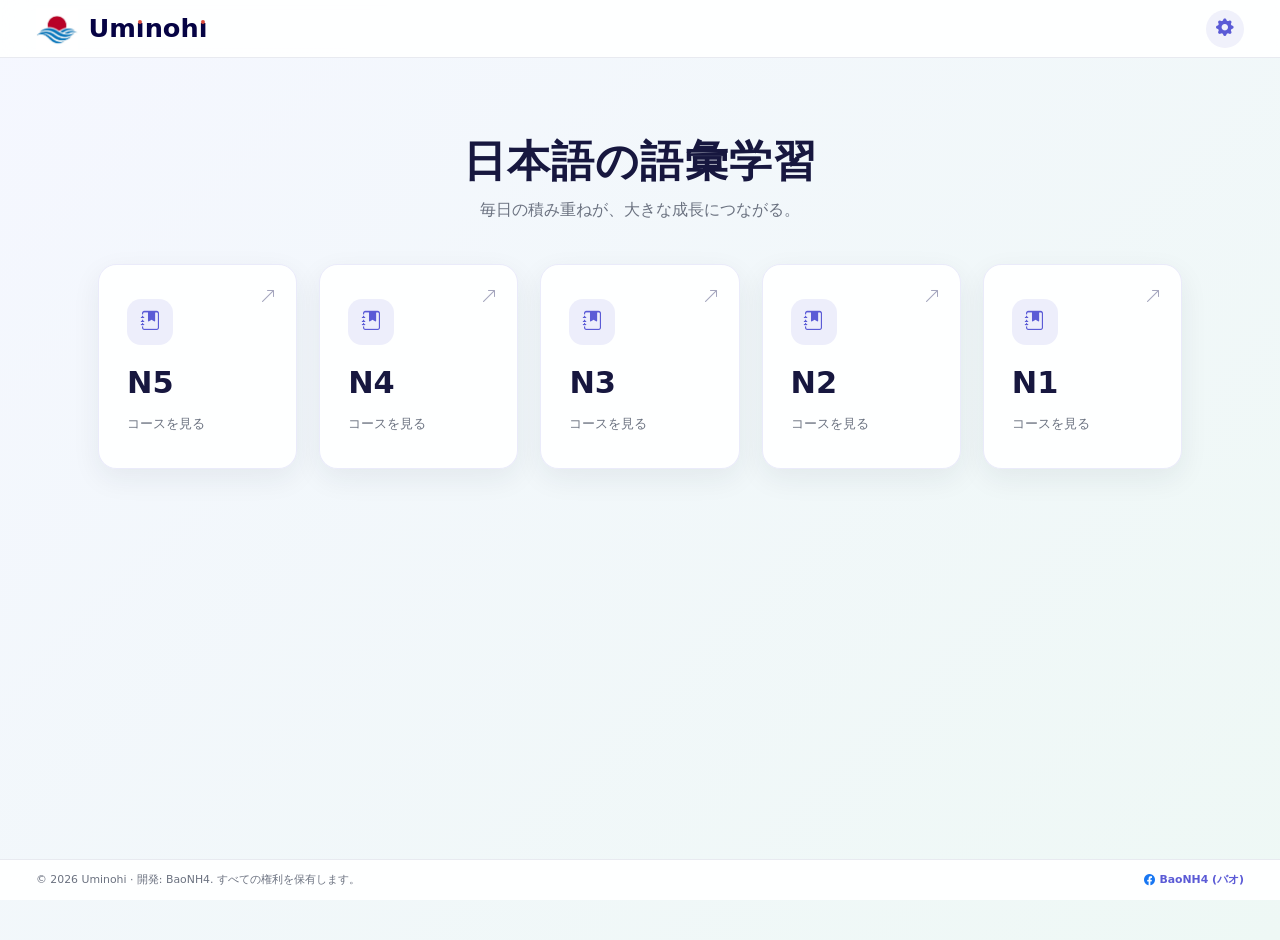
==== commit 81037dfd: "logo" ====
--- a/index.html
+++ b/index.html
@@ -30,12 +30,17 @@
         <div class="header-wave header-wave-blue"></div>
         <div class="header-wave header-wave-orange"></div>
         <div class="header-wave header-wave-green"></div>
-        <div class="container-fluid header-inner"><a class="header-logo" href="#/" aria-label="Trang chủ"><img
-                    src="logo.png" alt="Logo"></a><a class="brand header-brand" href="#/">
-                <h1>日本語の語彙クイズ</h1>
-            </a><button id="settingsButton" class="icon-button header-settings d-none" type="button" data-bs-toggle="offcanvas"
+        <div class="container-fluid header-inner">
+            <div class="header-brand-group">
+                <a class="header-logo" href="#/" aria-label="Trang chủ"><img src="logo.jpg" alt="Logo"></a>
+                <a class="brand header-brand" href="#/">
+                    <h1 id="brandTitle">海の日</h1>
+                </a>
+            </div>
+            <button id="settingsButton" class="icon-button header-settings d-none" type="button" data-bs-toggle="offcanvas"
                 data-bs-target="#settingsPanel" aria-controls="settingsPanel" aria-label="設定"><i
-                    class="bi bi-gear-fill"></i></button></div>
+                    class="bi bi-gear-fill"></i></button>
+        </div>
     </header>
     <main class="app-shell container-fluid">
         <section id="homePage" class="home-page">
@@ -159,12 +164,12 @@
     <footer class="app-footer">
         <div class="container-fluid footer-inner">
             <div class="developer-credit">
-                <span id="footerCreditText" class="footer-copyright">© 2026 Uminohi · 開発: BaoNH4 (nhbao.work@gmail.com). すべての権利を保有します。</span>
+                <span id="footerCreditText" class="footer-copyright">© 2026 Uminohi · 開発: BaoNH4. すべての権利を保有します。</span>
                 <div class="footer-contacts">
                     <a href="https://www.facebook.com/baonh4" target="_blank" rel="noopener noreferrer"
                         aria-label="Facebook: Nguyen Hoai Bao (バオ)">
                         <i class="bi bi-facebook facebook-icon" aria-hidden="true"></i>
-                        Nguyen Hoai Bao (バオ)
+                        BaoNH4 (バオ)
                     </a>
                 </div>
             </div>
--- a/src/styles/app.css
+++ b/src/styles/app.css
@@ -58,10 +58,28 @@
 .app-header .header-brand h1 {
     margin: 0;
     color: #060344;
+    font-family: "KeinannPOP JP", Inter, "Noto Sans JP", system-ui, sans-serif;
     font-size: clamp(1.1rem, 2.5vw, 1.6rem);
     font-weight: 700;
     line-height: 1.2;
     white-space: nowrap;
+}
+
+.brand-title-i {
+    position: relative;
+    display: inline-block
+}
+
+.brand-title-i::after {
+    position: absolute;
+    top: .28em;
+    left: 50%;
+    width: .16em;
+    aspect-ratio: 1;
+    border-radius: 50%;
+    background: #d94b3d;
+    content: "";
+    transform: translateX(-50%)
 }
 
 .brand strong,
@@ -1680,19 +1698,24 @@
 }
 
 
-/* Header layout: project logo left, title centered, settings right */
+/* Keep the brand title immediately beside the project logo. */
 .app-header .header-inner {
-    position: relative;
     display: grid;
-    grid-template-columns: minmax(52px, 1fr) auto minmax(52px, 1fr);
+    grid-template-columns: 1fr auto;
     align-items: center;
     width: 100%;
     height: 100%;
     padding: 0 clamp(14px, 3vw, 36px)
 }
 
+.header-brand-group {
+    display: flex;
+    align-items: center;
+    gap: .65rem;
+    min-width: 0
+}
+
 .header-logo {
-    justify-self: start;
     display: flex;
     align-items: center;
     max-width: min(180px, 24vw);
@@ -1710,21 +1733,22 @@
 }
 
 .header-brand {
-    grid-column: 2;
-    justify-self: center;
+    min-width: 0;
     margin: 0;
     text-align: left
 }
 
 .header-settings {
-    grid-column: 3;
     justify-self: end
 }
 
 @media(max-width:600px) {
     .app-header .header-inner {
-        grid-template-columns: minmax(42px, 1fr) auto minmax(42px, 1fr);
         padding: 0 10px
+    }
+
+    .header-brand-group {
+        gap: .45rem
     }
 
     .header-logo {
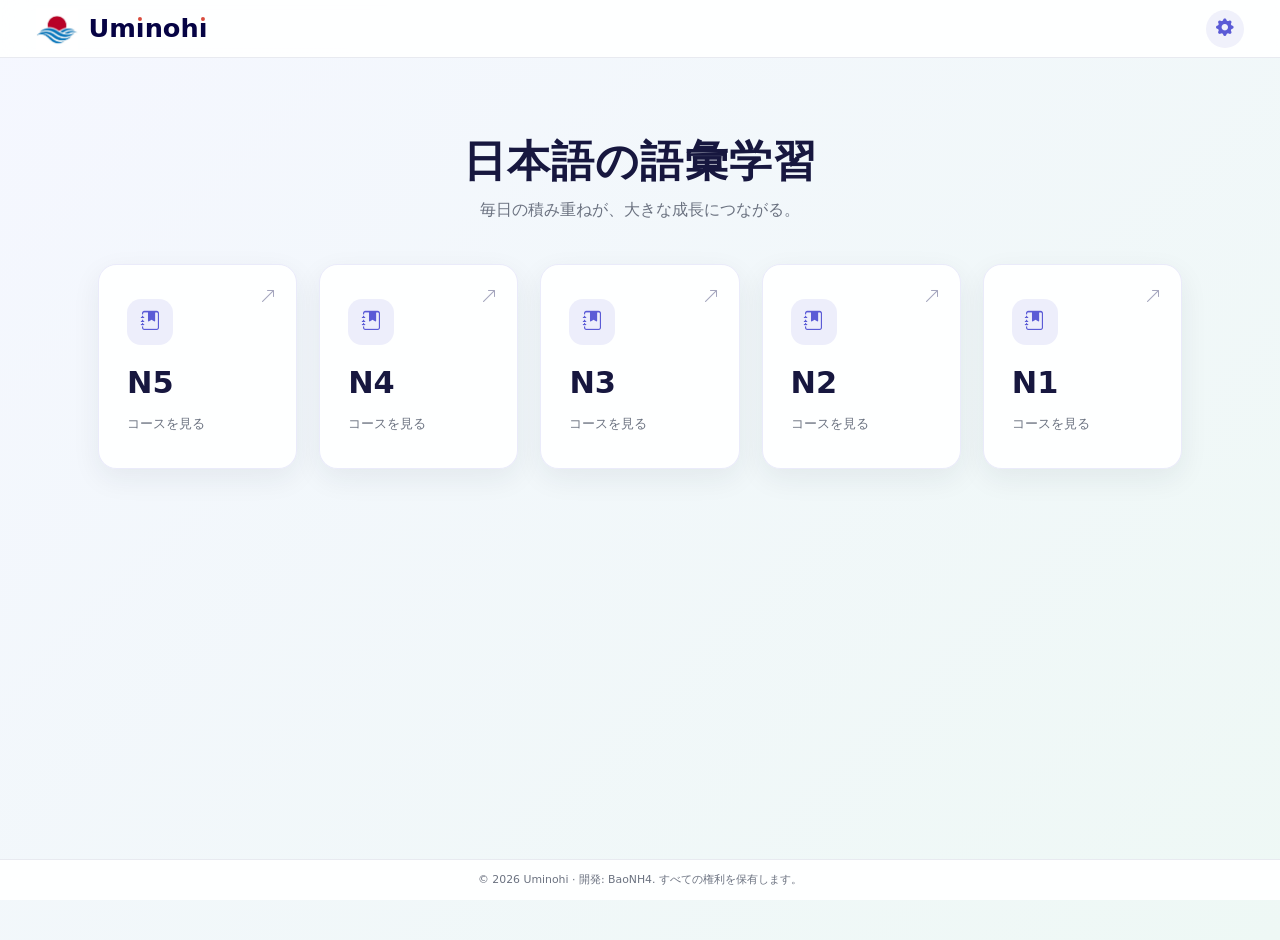
==== commit eb8e67af: "fix logo" ====
--- a/index.html
+++ b/index.html
@@ -165,13 +165,6 @@
         <div class="container-fluid footer-inner">
             <div class="developer-credit">
                 <span id="footerCreditText" class="footer-copyright">© 2026 Uminohi · 開発: BaoNH4. すべての権利を保有します。</span>
-                <div class="footer-contacts">
-                    <a href="https://www.facebook.com/baonh4" target="_blank" rel="noopener noreferrer"
-                        aria-label="Facebook: Nguyen Hoai Bao (バオ)">
-                        <i class="bi bi-facebook facebook-icon" aria-hidden="true"></i>
-                        BaoNH4 (バオ)
-                    </a>
-                </div>
             </div>
         </div>
     </footer>
--- a/src/styles/app.css
+++ b/src/styles/app.css
@@ -67,12 +67,12 @@
 
 .brand-title-i {
     position: relative;
-    display: inline-block
+    display: inline
 }
 
 .brand-title-i::after {
     position: absolute;
-    top: .28em;
+    top: .14em;
     left: 50%;
     width: .16em;
     aspect-ratio: 1;
@@ -399,7 +399,7 @@
 .developer-credit {
     display: flex;
     align-items: center;
-    justify-content: space-between;
+    justify-content: center;
     width: 100%;
     gap: .25rem .8rem;
     line-height: 1.25
@@ -410,31 +410,7 @@
 }
 
 .footer-copyright {
-    flex: 1;
-    text-align: left
-}
-
-.footer-contacts {
-    display: flex;
-    align-items: center;
-    justify-content: flex-end;
-    gap: .25rem .8rem
-}
-
-.footer-contacts a {
-    display: inline-flex;
-    align-items: center;
-    gap: .25rem
-}
-
-.facebook-icon {
-    color: #1877f2
-}
-
-.app-footer a {
-    color: var(--primary);
-    font-weight: 700;
-    text-decoration: none
+    text-align: center
 }
 
 .setting-item {
@@ -628,12 +604,9 @@
 }
 
 .developer-credit {
-    display: inline-flex;
-    align-items: center
-}
-
-.developer-credit a {
-    font-weight: 700
+    display: flex;
+    justify-content: center;
+    width: 100%
 }
 
 /* Home and course catalog */
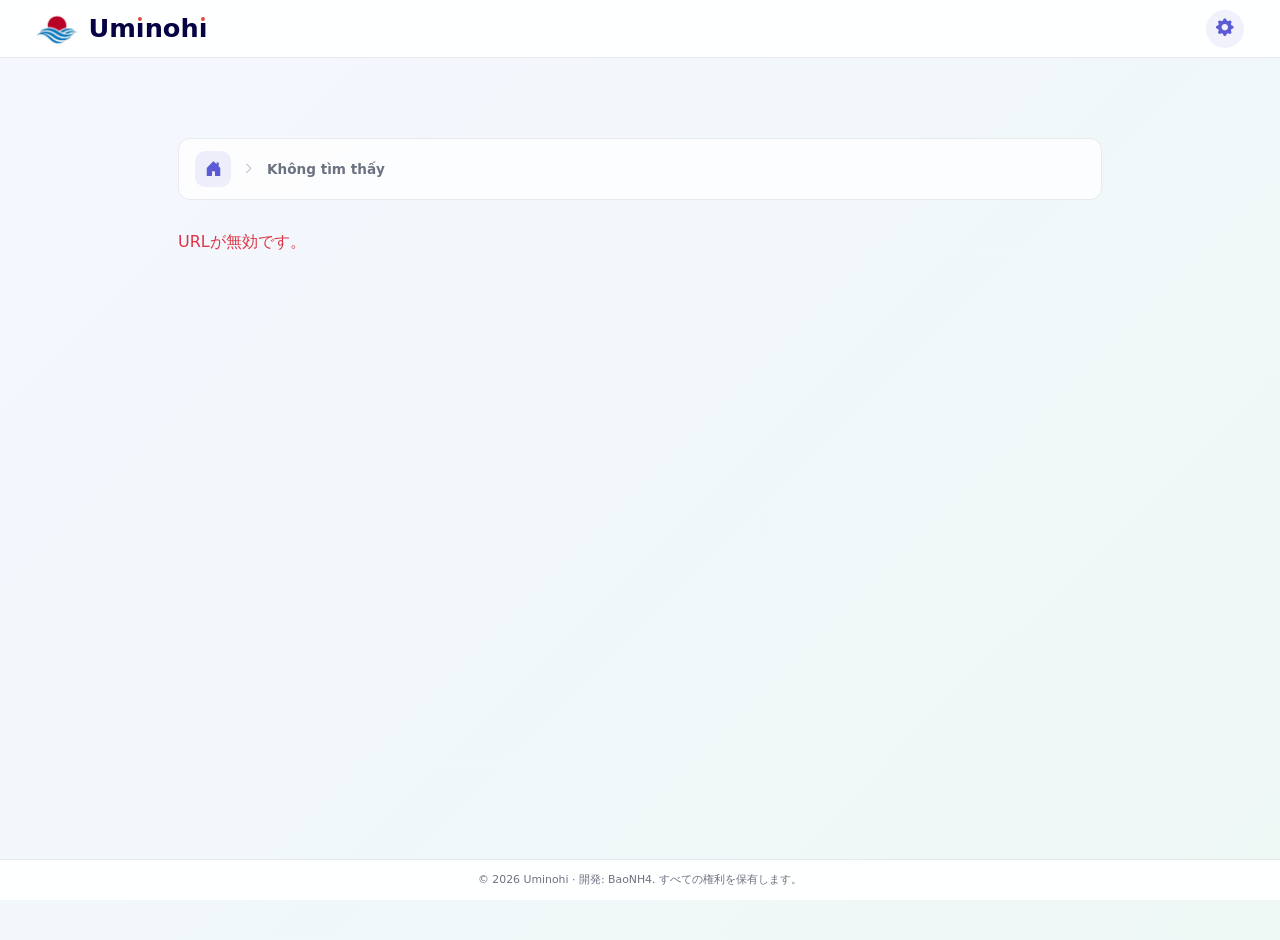
==== commit 20bb841c: "add page benkyou" ====
--- a/index.html
+++ b/index.html
@@ -5,6 +5,15 @@
     <meta charset="utf-8">
     <meta name="viewport" content="width=device-width,initial-scale=1">
     <title>JLPT 語彙クイズ</title>
+    <script>
+        const routeMarker = location.pathname.indexOf("/home");
+        const appBase = routeMarker >= 0
+            ? location.pathname.slice(0, routeMarker)
+            : location.pathname.replace(/\/(?:index\.html)?$/, "");
+        const baseElement = document.createElement("base");
+        baseElement.href = `${appBase || ""}/`;
+        document.head.appendChild(baseElement);
+    </script>
     <link rel="preconnect" href="https://cdn.jsdelivr.net">
     <link href="https://cdn.jsdelivr.net/npm/bootstrap@5.3.3/dist/css/bootstrap.min.css" rel="stylesheet">
     <link href="https://cdn.jsdelivr.net/npm/bootstrap-icons@1.11.3/font/bootstrap-icons.min.css" rel="stylesheet">
@@ -32,8 +41,8 @@
         <div class="header-wave header-wave-green"></div>
         <div class="container-fluid header-inner">
             <div class="header-brand-group">
-                <a class="header-logo" href="#/" aria-label="Trang chủ"><img src="logo.jpg" alt="Logo"></a>
-                <a class="brand header-brand" href="#/">
+                <a class="header-logo home-route-link" href="/home" aria-label="Trang chủ"><img src="logo.jpg" alt="Logo"></a>
+                <a class="brand header-brand home-route-link" href="/home">
                     <h1 id="brandTitle">海の日</h1>
                 </a>
             </div>
@@ -53,7 +62,7 @@
         <section id="coursesPage" class="courses-page d-none">
             <nav class="renshuu-navigation" aria-label="Điều hướng trình độ">
                 <div class="renshuu-breadcrumb">
-                    <a class="home-icon-link" href="#/" aria-label="Trang chủ" title="Trang chủ">
+                    <a class="home-icon-link home-route-link" href="/home" aria-label="Trang chủ" title="Trang chủ">
                         <i class="bi bi-house-door-fill" aria-hidden="true"></i>
                     </a>
                     <i class="bi bi-chevron-right breadcrumb-separator" aria-hidden="true"></i>
@@ -65,22 +74,91 @@
             </div>
             <p id="courseStatus" class="course-status" role="status" aria-live="polite"></p>
             <div id="courseList" class="course-grid"></div>
+        </section>
+        <section id="courseActionsPage" class="course-selection-page d-none">
+            <nav id="courseActionsNavigation" class="renshuu-navigation" aria-label="Điều hướng khóa học">
+                <div class="renshuu-breadcrumb">
+                    <a id="courseActionsHomeLink" class="home-icon-link home-route-link" href="/home"
+                        aria-label="Trang chủ" title="Trang chủ">
+                        <i class="bi bi-house-door-fill" aria-hidden="true"></i>
+                    </a>
+                    <i class="bi bi-chevron-right breadcrumb-separator" aria-hidden="true"></i>
+                    <a id="courseActionsLevelLink" class="back-link" href="/home/level/n3">N3</a>
+                    <i class="bi bi-chevron-right breadcrumb-separator" aria-hidden="true"></i>
+                    <span id="courseActionsCourseName" class="selected-course-name"></span>
+                </div>
+            </nav>
+            <div class="home-heading courses-heading">
+                <p id="courseActionsEyebrow" class="home-eyebrow">CHỌN CÁCH HỌC</p>
+            </div>
+            <div class="course-grid course-mode-grid">
+                <a id="studyModeLink" class="course-card course-mode-card"
+                    href="/home/level/n3/kanji-goi-n3/goi">
+                    <span class="course-mode-icon" aria-hidden="true">
+                        <i class="bi bi-journal-text"></i>
+                    </span>
+                    <h2 id="studyModeTitle">Học</h2>
+                    <p id="studyModeDescription">Xem danh sách từ vựng và nghe cách đọc.</p>
+                    <span class="course-card-action">
+                        <span id="studyModeAction">Mở danh sách từ vựng</span>
+                        <i class="bi bi-arrow-right" aria-hidden="true"></i>
+                    </span>
+                </a>
+                <a id="practiceModeLink" class="course-card course-mode-card"
+                    href="/home/level/n3/kanji-goi-n3/renshuu">
+                    <span class="course-mode-icon practice" aria-hidden="true">
+                        <i class="bi bi-ui-checks"></i>
+                    </span>
+                    <h2 id="practiceModeTitle">Luyện tập</h2>
+                    <p id="practiceModeDescription">Làm bài kiểm tra để ghi nhớ từ vựng.</p>
+                    <span class="course-card-action">
+                        <span id="practiceModeAction">Bắt đầu luyện tập</span>
+                        <i class="bi bi-arrow-right" aria-hidden="true"></i>
+                    </span>
+                </a>
+            </div>
+        </section>
+        <section id="studyPage" class="study-page d-none">
+            <nav id="studyNavigation" class="renshuu-navigation" aria-label="Điều hướng danh sách từ vựng">
+                <div class="renshuu-breadcrumb">
+                    <a id="studyHomeLink" class="home-icon-link home-route-link" href="/home"
+                        aria-label="Trang chủ" title="Trang chủ">
+                        <i class="bi bi-house-door-fill" aria-hidden="true"></i>
+                    </a>
+                    <i class="bi bi-chevron-right breadcrumb-separator" aria-hidden="true"></i>
+                    <a id="studyLevelLink" class="back-link" href="/home/level/n3">N3</a>
+                    <i class="bi bi-chevron-right breadcrumb-separator" aria-hidden="true"></i>
+                    <a id="studyCourseLink" class="back-link study-course-link"
+                        href="/home/level/n3/kanji-goi-n3/benkyou"></a>
+                    <i class="bi bi-chevron-right breadcrumb-separator" aria-hidden="true"></i>
+                    <span id="studyBreadcrumbTitle" class="selected-course-name">Học</span>
+                </div>
+            </nav>
+            <div class="study-heading">
+                <h2 id="studyTitle">Danh sách từ vựng</h2>
+                <div class="study-search">
+                    <i class="bi bi-search" aria-hidden="true"></i>
+                    <input id="studySearchInput" type="search" autocomplete="off"
+                        aria-label="Tìm từ vựng trong khóa học" placeholder="Tìm từ vựng...">
+                </div>
+            </div>
+            <p id="studyStatus" class="study-status" role="status" aria-live="polite"></p>
+            <div id="vocabularyList" class="study-vocabulary-list"></div>
         </section>
         <section id="quizPage" class="d-none">
         <section class="quiz-container mx-auto">
             <nav class="renshuu-navigation" aria-label="Điều hướng khóa học">
                 <div class="renshuu-breadcrumb">
-                    <a class="home-icon-link" href="#/" aria-label="Trang chủ" title="Trang chủ">
+                    <a class="home-icon-link home-route-link" href="/home" aria-label="Trang chủ" title="Trang chủ">
                         <i class="bi bi-house-door-fill" aria-hidden="true"></i>
                     </a>
                     <i class="bi bi-chevron-right breadcrumb-separator" aria-hidden="true"></i>
-                    <a id="renshuuCourseLevelLink" class="back-link" href="#/level/n3">N3</a>
-                    <i class="bi bi-chevron-right breadcrumb-separator" aria-hidden="true"></i>
-                    <a id="renshuuLevelLink" class="back-link" href="#/">
-                        Danh sách khóa học
-                    </a>
-                    <i class="bi bi-chevron-right breadcrumb-separator" aria-hidden="true"></i>
-                    <span id="selectedCourseName" class="selected-course-name"></span>
+                    <a id="renshuuCourseLevelLink" class="back-link" href="/home/level/n3">N3</a>
+                    <i class="bi bi-chevron-right breadcrumb-separator" aria-hidden="true"></i>
+                    <a id="renshuuCourseLink" class="back-link renshuu-course-link"
+                        href="/home/level/n3/kanji-goi-n3/benkyou"></a>
+                    <i class="bi bi-chevron-right breadcrumb-separator" aria-hidden="true"></i>
+                    <span id="renshuuModeLabel" class="selected-course-name">練習</span>
                 </div>
             </nav>
             <div id="alertRegion"></div>
@@ -148,15 +226,15 @@
                     <div class="card-body question-card-body text-center">
                         <p id="questionLabel" class="question-label text-secondary">問題</p>
                         <h2 id="questionText" class="question-text mb-0" lang="ja"></h2>
+                        <div id="homophoneAction" class="homophone-action">
+                            <button id="homophoneButton" type="button" class="btn btn-outline-primary">
+                                <i class="bi bi-collection me-2" aria-hidden="true"></i><span
+                                    id="homophoneButtonText"></span>
+                            </button>
+                        </div>
                     </div>
                 </article>
                 <div id="answerRow" class="answer-row"></div>
-                <div id="homophoneAction" class="homophone-action d-none">
-                    <button id="homophoneButton" type="button" class="btn btn-outline-primary">
-                        <i class="bi bi-collection me-2" aria-hidden="true"></i><span
-                            id="homophoneButtonText"></span>
-                    </button>
-                </div>
             </section>
         </section>
         </section>
@@ -210,6 +288,33 @@
                 </div>
                 <div class="form-check form-switch">
                     <input class="form-check-input" type="checkbox" role="switch" id="twoAnswerModeToggle">
+                </div>
+            </div>
+            <div class="setting-item">
+                <div>
+                    <label id="showHanVietSettingLabel" class="fw-semibold" for="showHanVietToggle">Hiện Hán-Việt</label>
+                    <p id="showHanVietSettingDescription" class="small text-secondary mb-0">Hiển thị nghĩa Hán-Việt trong thẻ câu hỏi.</p>
+                </div>
+                <div class="form-check form-switch">
+                    <input class="form-check-input" type="checkbox" role="switch" id="showHanVietToggle">
+                </div>
+            </div>
+            <div class="setting-item">
+                <div>
+                    <label id="autoOpenHomophonesSettingLabel" class="fw-semibold" for="autoOpenHomophonesToggle">Tự động mở từ đồng âm</label>
+                    <p id="autoOpenHomophonesSettingDescription" class="small text-secondary mb-0">Tự mở danh sách từ đồng âm sau khi trả lời; đóng popup để tiếp tục.</p>
+                </div>
+                <div class="form-check form-switch">
+                    <input class="form-check-input" type="checkbox" role="switch" id="autoOpenHomophonesToggle">
+                </div>
+            </div>
+            <div class="setting-item">
+                <div>
+                    <label id="vocabularyAudioSettingLabel" class="fw-semibold" for="vocabularyAudioToggle">Phát âm từ vựng</label>
+                    <p id="vocabularyAudioSettingDescription" class="small text-secondary mb-0">Phát âm từ vựng sau khi trả lời hoặc hết giờ.</p>
+                </div>
+                <div class="form-check form-switch">
+                    <input class="form-check-input" type="checkbox" role="switch" id="vocabularyAudioToggle">
                 </div>
             </div>
             <div class="setting-item scope-setting">
@@ -272,6 +377,111 @@
             </div>
         </div>
     </div>
+    <div class="modal fade quiz-setup-modal" id="quizSetupModal" tabindex="-1"
+        aria-labelledby="quizSetupTitle" data-bs-backdrop="static" data-bs-keyboard="false">
+        <div class="modal-dialog modal-dialog-centered modal-dialog-scrollable">
+            <div class="modal-content">
+                <div class="modal-header border-0 pb-0">
+                    <h2 class="modal-title fs-5" id="quizSetupTitle">Thiết lập bài kiểm tra</h2>
+                </div>
+                <div class="modal-body">
+                    <div class="settings-list quiz-setup-list">
+                        <div class="setting-item">
+                            <label class="fw-semibold" for="setupRandomQuestionToggle">Ngẫu nhiên câu hỏi</label>
+                            <div class="form-check form-switch">
+                                <input class="form-check-input" type="checkbox" role="switch" id="setupRandomQuestionToggle">
+                            </div>
+                        </div>
+                        <div class="setting-item quiz-setup-control-item">
+                            <label class="fw-semibold" for="setupTimeoutValue">Thời gian trả lời</label>
+                            <div class="timeout-stepper" role="group" aria-label="Điều chỉnh thời gian trả lời">
+                                <button id="setupDecreaseTimeoutButton" type="button" class="btn timeout-button"
+                                    aria-label="Giảm 1 giây"><i class="bi bi-dash-lg"></i></button>
+                                <div class="timeout-value-wrap">
+                                    <input id="setupTimeoutValue" class="form-control" type="number" min="3" max="30"
+                                        step="1" value="5" inputmode="numeric">
+                                    <span id="setupTimeoutUnitText">giây</span>
+                                </div>
+                                <button id="setupIncreaseTimeoutButton" type="button" class="btn timeout-button"
+                                    aria-label="Tăng 1 giây"><i class="bi bi-plus-lg"></i></button>
+                            </div>
+                        </div>
+                        <div class="setting-item quiz-setup-control-item">
+                            <label class="fw-semibold" for="setupScopeSizeSelect">Số lượng câu hỏi</label>
+                            <div class="scope-controls quiz-setup-scope-controls">
+                                <select id="setupScopeSizeSelect" class="form-select" aria-label="Số lượng câu hỏi">
+                                    <option value="10">10</option>
+                                    <option value="20">20</option>
+                                    <option value="50">50</option>
+                                    <option value="100">100</option>
+                                    <option value="custom">Tùy chỉnh</option>
+                                    <option value="full">Tất cả câu hỏi</option>
+                                </select>
+                                <div id="setupCustomScopeWrap" class="custom-scope-wrap d-none">
+                                    <input id="setupCustomScopeValue" class="form-control" type="number" min="1"
+                                        step="1" value="50" inputmode="numeric" aria-label="Số câu hỏi tùy chỉnh">
+                                    <span id="setupScopeUnitText">câu</span>
+                                </div>
+                            </div>
+                        </div>
+                        <div class="setting-item">
+                            <label class="fw-semibold" for="setupTwoAnswerModeToggle">Chế độ 2 đáp án</label>
+                            <div class="form-check form-switch">
+                                <input class="form-check-input" type="checkbox" role="switch" id="setupTwoAnswerModeToggle">
+                            </div>
+                        </div>
+                        <div class="setting-item">
+                            <label class="fw-semibold" for="setupOptimizedQuizToggle">Tối ưu giao diện kiểm tra</label>
+                            <div class="form-check form-switch">
+                                <input class="form-check-input" type="checkbox" role="switch" id="setupOptimizedQuizToggle">
+                            </div>
+                        </div>
+                        <div class="setting-item">
+                            <label class="fw-semibold" for="setupShowHanVietToggle">Hiện Hán-Việt</label>
+                            <div class="form-check form-switch">
+                                <input class="form-check-input" type="checkbox" role="switch" id="setupShowHanVietToggle">
+                            </div>
+                        </div>
+                        <div class="setting-item">
+                            <label class="fw-semibold" for="setupVocabularyAudioToggle">Phát âm từ vựng</label>
+                            <div class="form-check form-switch">
+                                <input class="form-check-input" type="checkbox" role="switch" id="setupVocabularyAudioToggle">
+                            </div>
+                        </div>
+                        <div class="setting-item">
+                            <label class="fw-semibold" for="setupAutoOpenHomophonesToggle">Tự động mở từ đồng âm</label>
+                            <div class="form-check form-switch">
+                                <input class="form-check-input" type="checkbox" role="switch" id="setupAutoOpenHomophonesToggle">
+                            </div>
+                        </div>
+                    </div>
+                </div>
+                <div class="modal-footer border-0 pt-0">
+                    <button id="cancelQuizSetupButton" type="button" class="btn btn-light">Hủy</button>
+                    <button id="startQuizSetupButton" type="button" class="btn btn-primary">
+                        <i class="bi bi-play-fill me-1" aria-hidden="true"></i><span>Bắt đầu</span>
+                    </button>
+                </div>
+            </div>
+        </div>
+    </div>
+    <div class="modal fade" id="savedSessionConfigModal" tabindex="-1" aria-labelledby="savedSessionConfigTitle">
+        <div class="modal-dialog modal-dialog-centered">
+            <div class="modal-content">
+                <div class="modal-header border-0">
+                    <h2 id="savedSessionConfigTitle" class="modal-title fs-5">Cấu hình mới sẽ áp dụng sau phiên hiện tại</h2>
+                </div>
+                <div class="modal-body">
+                    Cấu hình mới sẽ áp dụng từ phiên tiếp theo. Bạn có thể tiếp tục phiên hiện tại hoặc bắt đầu lại để áp dụng ngay.
+                </div>
+                <div class="modal-footer border-0 pt-0">
+                    <button id="cancelSavedSessionConfigButton" type="button" class="btn btn-light">Hủy</button>
+                    <button id="continueSavedSessionButton" type="button" class="btn btn-primary">Tiếp tục phiên</button>
+                    <button id="restartSavedSessionButton" type="button" class="btn btn-outline-danger">Bắt đầu lại</button>
+                </div>
+            </div>
+        </div>
+    </div>
     <div class="modal fade" id="homophoneModal" tabindex="-1" aria-labelledby="homophoneModalTitle">
         <div class="modal-dialog modal-dialog-centered modal-dialog-scrollable">
             <div class="modal-content homophone-modal-content">
@@ -347,6 +557,10 @@
             </div>
         </div>
     </div>
+    <div id="startCountdownOverlay" class="start-countdown-overlay d-none" role="status"
+        aria-live="assertive" aria-atomic="true">
+        <span id="startCountdownText" class="start-countdown-text">3</span>
+    </div>
     <script src="https://cdn.jsdelivr.net/npm/bootstrap@5.3.3/dist/js/bootstrap.bundle.min.js"></script>
     <script type="module" src="src/app.js"></script>
 </body>
--- a/src/styles/app.css
+++ b/src/styles/app.css
@@ -3,6 +3,10 @@
     --text: #20243a;
     --muted: #6b7280;
     --red: #F54927;
+}
+
+html {
+    font-size: clamp(15px, calc(14px + .25vw), 16px);
 }
 
 * {
@@ -215,6 +219,45 @@
     font-family: "MS PMincho", "ＭＳ Ｐ明朝", "Yu Mincho", serif;
     font-size: clamp(2.7rem, 7vw, 5.6rem);
     font-weight: 700
+}
+
+.question-content {
+    display: block;
+    width: 100%;
+    overflow-wrap: anywhere;
+    text-align: center;
+}
+
+.question-kanji-unit {
+    display: inline-flex;
+    width: 1em;
+    flex-direction: column;
+    align-items: center;
+    vertical-align: top;
+    line-height: 1;
+}
+
+.question-kanji-glyph {
+    line-height: 1.2;
+}
+
+.question-han-viet {
+    width: 100%;
+    margin-top: .06em;
+    color: #adb5bd;
+    font-family: Inter, system-ui, sans-serif;
+    font-size: .21em;
+    font-weight: 600;
+    line-height: 1.1;
+    overflow-wrap: anywhere;
+    text-align: center;
+    text-transform: uppercase;
+    visibility: hidden;
+    word-break: break-all;
+}
+
+.question-han-viet.is-visible {
+    visibility: visible;
 }
 
 .question-label {
@@ -295,15 +338,13 @@
 
 .answer-shortcut {
     position: absolute;
-    top: .5rem;
-    left: .55rem;
-    width: 1.55rem;
-    height: 1.55rem;
-    border-radius: .45rem;
-    background: #f0f1f8;
-    display: grid;
-    place-items: center;
-    font-weight: 800
+    top: .65rem;
+    left: .75rem;
+    color: var(--muted);
+    font-size: .68rem;
+    font-weight: 700;
+    letter-spacing: .12em;
+    line-height: 1.35;
 }
 
 .answer-value {
@@ -319,10 +360,21 @@
     font-size: .82rem
 }
 
+.answer-info-meaning {
+    display: inline-block;
+    font-size: 1.08em;
+    font-weight: 700;
+}
+
 .homophone-action {
     display: flex;
     justify-content: center;
-    margin-top: .75rem
+    min-height: 2.5rem;
+    visibility: hidden;
+}
+
+.homophone-action.is-visible {
+    visibility: visible;
 }
 
 .homophone-action .btn {
@@ -447,6 +499,13 @@
     gap: .7rem
 }
 
+.result-confetti-canvas {
+    position: fixed;
+    inset: 0;
+    z-index: 1060;
+    pointer-events: none;
+}
+
 .result-item {
     display: flex;
     flex-direction: column
@@ -838,6 +897,13 @@
     white-space: nowrap;
 }
 
+.renshuu-course-link {
+    min-width: 0;
+    overflow: hidden;
+    text-overflow: ellipsis;
+    white-space: nowrap;
+}
+
 @media(max-width:900px) {
     .level-grid {
         grid-template-columns: repeat(3, minmax(0, 1fr));
@@ -1052,9 +1118,7 @@
 
 .answer-card:hover:not(:disabled) .answer-shortcut,
 .answer-card:focus-visible:not(:disabled) .answer-shortcut {
-    color: #fff;
-    background: var(--primary);
-    transform: scale(1.08);
+    color: var(--primary);
 }
 
 .answer-card:hover:not(:disabled) .answer-value,
@@ -1083,12 +1147,6 @@
         border-color: transparent;
         background: #fff;
         box-shadow: 0 .45rem 1.2rem rgba(31, 41, 55, .08);
-    }
-
-    .answer-card:hover:not(:disabled) .answer-shortcut {
-        color: inherit;
-        background: #f0f1f8;
-        transform: none;
     }
 
     .answer-card:hover:not(:disabled) .answer-value {
@@ -1902,7 +1960,7 @@
 
 .renshuu-mode #quizPage .homophone-action {
     flex: 0 0 auto;
-    margin-top: 6px;
+    margin-top: 0;
 }
 
 @media(max-height:700px) {
@@ -1979,3 +2037,545 @@
         padding: .3rem;
     }
 }
+
+@media(max-width:700px) {
+    .renshuu-mode:not(.optimized-quiz-active) {
+        height: auto;
+        min-height: 100vh;
+        min-height: 100dvh;
+        overflow-x: hidden;
+        overflow-y: auto;
+        padding-bottom: 0;
+    }
+
+    .renshuu-mode:not(.optimized-quiz-active) .app-shell {
+        height: auto;
+        min-height: calc(100vh - 102px);
+        min-height: calc(100dvh - 102px);
+        overflow: visible;
+    }
+
+    .renshuu-mode:not(.optimized-quiz-active) #quizPage,
+    .renshuu-mode:not(.optimized-quiz-active) #quizPage .quiz-container {
+        height: auto;
+    }
+
+    .renshuu-mode:not(.optimized-quiz-active) #quizApp:not(.d-none) {
+        flex: 0 0 auto;
+    }
+
+    .renshuu-mode:not(.optimized-quiz-active) #quizPage .question-card {
+        flex: 0 0 auto;
+        min-height: 180px;
+    }
+
+    .renshuu-mode:not(.optimized-quiz-active) .app-footer {
+        position: static;
+    }
+
+    .pause-overlay {
+        gap: .2rem;
+        padding: .35rem;
+    }
+
+    .pause-overlay > i {
+        font-size: 1.65rem;
+    }
+
+    .pause-overlay > strong {
+        font-size: .86rem;
+    }
+
+    .pause-overlay > span {
+        font-size: .72rem;
+        line-height: 1.15;
+        text-align: center;
+    }
+
+    .pause-actions {
+        width: 100%;
+        flex-wrap: nowrap;
+        gap: .3rem;
+        padding: 0 .1rem;
+    }
+
+    .pause-action {
+        flex: 1 1 0;
+        min-width: 0;
+        padding: .28rem .35rem;
+        font-size: clamp(.68rem, 3.2vw, .78rem);
+        line-height: 1.1;
+        white-space: normal;
+    }
+}
+
+@media(max-width:700px) {
+    .home-heading h2 {
+        font-size: clamp(1.45rem, 5vw, 2rem);
+        line-height: 1.2;
+    }
+
+    .home-heading p:last-child {
+        font-size: clamp(.9rem, 2.8vw, 1rem);
+        line-height: 1.5;
+    }
+
+    .home-eyebrow {
+        font-size: .7rem;
+        letter-spacing: .14em;
+    }
+
+    .level-card > span:not(.level-card-icon) {
+        font-size: clamp(.85rem, 2.8vw, .95rem);
+        line-height: 1.4;
+    }
+
+    .course-card h3 {
+        font-size: clamp(1.1rem, 4vw, 1.25rem);
+        line-height: 1.3;
+    }
+
+    .course-card p {
+        font-size: clamp(.9rem, 3vw, 1rem);
+    }
+
+    .course-card-action {
+        font-size: clamp(.82rem, 2.8vw, .9rem);
+    }
+
+    .quiz-stats .mini-stat {
+        font-size: clamp(.75rem, 2.5vw, .8rem);
+    }
+
+    .quiz-stats .mini-stat strong {
+        font-size: clamp(.9rem, 3vw, .98rem);
+    }
+
+    .renshuu-mode .quiz-dashboard .progress-meta small {
+        font-size: .75rem;
+    }
+
+    .renshuu-mode .quiz-dashboard .progress-meta strong {
+        font-size: clamp(.78rem, 2.8vw, .84rem);
+    }
+
+    .renshuu-mode .quiz-dashboard .progress-percent {
+        font-size: .75rem;
+    }
+
+    .question-text,
+    .renshuu-mode #quizPage .question-text {
+        font-size: clamp(1.8rem, 8vw, 3rem);
+        line-height: 1.2;
+        overflow-wrap: anywhere;
+    }
+
+    .answer-value {
+        font-size: clamp(.9rem, 4vw, 1.1rem);
+        line-height: 1.35;
+    }
+
+    .renshuu-mode #quizPage .answer-info {
+        font-size: clamp(.75rem, 2.8vw, .8rem);
+        line-height: 1.35;
+    }
+
+    .selected-course-name {
+        font-size: clamp(.75rem, 2.8vw, .82rem);
+    }
+
+    .modal-title.fs-4 {
+        font-size: clamp(1.2rem, 4.5vw, 1.5rem) !important;
+        line-height: 1.25;
+    }
+
+    .modal-title.fs-5 {
+        font-size: clamp(1.1rem, 4vw, 1.25rem) !important;
+        line-height: 1.25;
+    }
+}
+
+.quiz-setup-modal .modal-dialog {
+    max-width: 560px;
+}
+
+.quiz-setup-modal .modal-content {
+    max-height: min(90vh, 760px);
+}
+
+.quiz-setup-list {
+    gap: .45rem;
+}
+
+body.catalog-settings .quiz-setup-list .setting-item:not(.language-setting) {
+    display: flex;
+}
+
+.quiz-setup-list .setting-item {
+    align-items: center;
+    min-height: 50px;
+    gap: .65rem;
+    padding: .55rem .7rem;
+}
+
+.quiz-setup-list .setting-item > label {
+    flex: 1 1 auto;
+    min-width: 0;
+    margin: 0;
+    font-size: .96rem;
+    font-weight: 700;
+    white-space: nowrap;
+}
+
+.quiz-setup-list .quiz-setup-control-item {
+    display: flex;
+}
+
+.quiz-setup-list .setting-item .form-check {
+    flex: 0 0 auto;
+    margin: 0;
+}
+
+.quiz-setup-list .timeout-stepper {
+    flex: 0 1 180px;
+    width: min(180px, 54%);
+    grid-template-columns: 36px minmax(42px, 1fr) 36px;
+    gap: .3rem;
+}
+
+.quiz-setup-list .quiz-setup-scope-controls {
+    display: flex;
+    flex: 0 1 230px;
+    width: min(230px, 54%);
+    gap: .35rem;
+    margin: 0;
+}
+
+.quiz-setup-list .timeout-stepper .timeout-button,
+.quiz-setup-list .timeout-value-wrap input,
+.quiz-setup-list .quiz-setup-scope-controls .form-select,
+.quiz-setup-list .custom-scope-wrap .form-control {
+    height: 38px;
+}
+
+.quiz-setup-list .timeout-stepper .timeout-button {
+    width: 36px;
+}
+
+.quiz-setup-list .timeout-value-wrap span {
+    right: .55rem;
+}
+
+.quiz-setup-list .quiz-setup-scope-controls .form-select {
+    flex: 1 1 120px;
+    min-width: 0;
+    padding-top: .35rem;
+    padding-bottom: .35rem;
+}
+
+.quiz-setup-list .quiz-setup-scope-controls .custom-scope-wrap {
+    flex: 0 1 90px;
+    min-width: 0;
+}
+
+.quiz-setup-list .custom-scope-wrap .form-control {
+    width: 100%;
+    min-width: 0;
+    padding-right: 2rem;
+}
+
+.quiz-setup-modal .modal-footer {
+    gap: .6rem;
+}
+
+@media(max-width:480px) {
+    .quiz-setup-modal .modal-dialog {
+        margin: .5rem;
+    }
+
+    .quiz-setup-modal .modal-body {
+        padding: .85rem;
+    }
+
+    .quiz-setup-list .setting-item {
+        gap: .5rem;
+        padding: .5rem .55rem;
+    }
+
+    .quiz-setup-list .setting-item > label {
+        font-size: .89rem;
+    }
+
+    .quiz-setup-list .timeout-stepper {
+        flex-basis: 164px;
+        width: min(164px, 54%);
+        grid-template-columns: 32px minmax(38px, 1fr) 32px;
+    }
+
+    .quiz-setup-list .timeout-stepper .timeout-button {
+        width: 32px;
+    }
+
+    .quiz-setup-list .quiz-setup-scope-controls {
+        flex-basis: 200px;
+        width: min(200px, 54%);
+    }
+}
+
+.start-countdown-overlay {
+    position: fixed;
+    inset: 0;
+    z-index: 2000;
+    display: grid;
+    place-items: center;
+    background: radial-gradient(
+        circle at center,
+        rgba(16, 18, 35, .9) 0%,
+        rgba(7, 8, 20, .97) 72%
+    );
+    backdrop-filter: blur(5px);
+}
+
+.start-countdown-text {
+    color: #fff;
+    font-size: clamp(5rem, 24vw, 14rem);
+    font-weight: 850;
+    line-height: 1;
+    text-align: center;
+    text-shadow: 0 0 24px rgba(255, 255, 255, .55), 0 0 72px rgba(160, 170, 255, .45);
+}
+
+.start-countdown-text.is-word {
+    font-size: clamp(2.5rem, 12vw, 7rem);
+}
+
+.start-countdown-text.is-changing {
+    animation: countdown-pop .82s cubic-bezier(.2, .8, .2, 1) both;
+}
+
+@keyframes countdown-pop {
+    0% {
+        opacity: 0;
+        transform: scale(.72);
+    }
+
+    20%,
+    72% {
+        opacity: 1;
+        transform: scale(1);
+    }
+
+    100% {
+        opacity: 0;
+        transform: scale(1.12);
+    }
+}
+
+@media(prefers-reduced-motion:reduce) {
+    .start-countdown-text.is-changing {
+        animation: none;
+    }
+}
+
+.course-selection-page,
+.study-page {
+    width: min(960px, 100%);
+    margin: 0 auto;
+    padding: clamp(24px, 5vw, 58px) clamp(4px, 2vw, 18px);
+}
+
+.course-mode-grid {
+    margin-top: 24px;
+}
+
+.course-mode-card {
+    min-height: 220px;
+    gap: .55rem;
+}
+
+.course-mode-card h2 {
+    margin: .2rem 0 0;
+    color: #17173f;
+    font-size: 1.4rem;
+    font-weight: 850;
+}
+
+.course-mode-icon {
+    display: grid;
+    width: 48px;
+    height: 48px;
+    place-items: center;
+    color: var(--primary);
+    background: rgba(91, 91, 214, .1);
+    border-radius: 15px;
+    font-size: 1.25rem;
+}
+
+.course-mode-icon.practice {
+    color: #138a68;
+    background: rgba(19, 138, 104, .1);
+}
+
+.course-mode-card:focus-visible,
+.study-vocabulary-speak:focus-visible {
+    outline: 3px solid rgba(91, 91, 214, .45);
+    outline-offset: 3px;
+}
+
+.study-heading {
+    display: flex;
+    align-items: center;
+    justify-content: space-between;
+    gap: 18px;
+    margin: 28px 0 16px;
+}
+
+.study-heading h2 {
+    margin: 0;
+    color: #17173f;
+    font-size: clamp(1.35rem, 3vw, 1.8rem);
+    font-weight: 850;
+}
+
+.study-search {
+    position: relative;
+    width: min(380px, 100%);
+}
+
+.study-search .bi-search {
+    position: absolute;
+    top: 50%;
+    left: 14px;
+    color: #85869e;
+    transform: translateY(-50%);
+}
+
+.study-search input {
+    width: 100%;
+    min-height: 46px;
+    padding: 10px 14px 10px 40px;
+    color: var(--text);
+    background: #fff;
+    border: 1px solid #e1e3ee;
+    border-radius: 13px;
+    outline: none;
+    box-shadow: 0 .4rem 1rem rgba(31, 41, 55, .04);
+}
+
+.study-search input:focus {
+    border-color: rgba(91, 91, 214, .6);
+    box-shadow: 0 0 0 .2rem rgba(91, 91, 214, .12);
+}
+
+.study-status {
+    min-height: 1.5rem;
+    margin: 0 0 10px;
+    color: var(--muted);
+    font-size: .88rem;
+}
+
+.study-vocabulary-list {
+    display: grid;
+    gap: 10px;
+}
+
+.study-vocabulary-card {
+    display: grid;
+    grid-template-columns: 3.2rem minmax(4rem, .8fr) minmax(6rem, 1fr) minmax(7rem, 1.6fr) 2.8rem;
+    min-width: 0;
+    align-items: center;
+    gap: clamp(8px, 1.6vw, 18px);
+    padding: 12px 16px;
+    background: rgba(255, 255, 255, .92);
+    border: 1px solid #e8eaf0;
+    border-radius: 14px;
+    box-shadow: 0 .35rem 1rem rgba(31, 41, 55, .045);
+    -webkit-user-select: none;
+    user-select: none;
+}
+
+.study-vocabulary-number {
+    color: #84859e;
+    font-size: .9rem;
+    font-variant-numeric: tabular-nums;
+    text-align: center;
+}
+
+.study-vocabulary-kanji {
+    min-width: 0;
+    color: #17173f;
+    font-size: clamp(1.2rem, 2.4vw, 1.55rem);
+    font-weight: 800;
+    overflow-wrap: anywhere;
+}
+
+.study-vocabulary-reading {
+    min-width: 0;
+    color: #55566e;
+    font-size: clamp(.9rem, 1.8vw, 1rem);
+    overflow-wrap: anywhere;
+}
+
+.study-vocabulary-meaning {
+    min-width: 0;
+    color: #32334d;
+    font-size: clamp(.92rem, 1.8vw, 1.04rem);
+    font-weight: 650;
+    overflow-wrap: anywhere;
+}
+
+.study-vocabulary-speak {
+    display: grid;
+    width: 40px;
+    height: 40px;
+    place-items: center;
+    color: var(--primary);
+    background: rgba(91, 91, 214, .09);
+    border: 0;
+    border-radius: 12px;
+    font-size: 1.05rem;
+    transition: color .18s ease, background .18s ease, transform .18s ease;
+}
+
+.study-vocabulary-speak:hover {
+    color: #fff;
+    background: var(--primary);
+    transform: translateY(-1px);
+}
+
+@media(max-width:700px) {
+    .study-heading {
+        align-items: stretch;
+        flex-direction: column;
+        gap: 12px;
+        margin-top: 22px;
+    }
+
+    .study-search {
+        width: 100%;
+    }
+
+    .study-vocabulary-card {
+        grid-template-columns: 1.6rem 3.5rem 3rem minmax(0, 1fr) 2rem;
+        gap: 4px;
+        padding: 9px 6px;
+    }
+
+    .study-vocabulary-number {
+        font-size: .78rem;
+    }
+
+    .study-vocabulary-kanji {
+        font-size: clamp(.9rem, 4.5vw, 1rem);
+    }
+
+    .study-vocabulary-reading,
+    .study-vocabulary-meaning {
+        font-size: clamp(.74rem, 3.2vw, .9rem);
+    }
+
+    .study-vocabulary-speak {
+        width: 34px;
+        height: 34px;
+    }
+}
